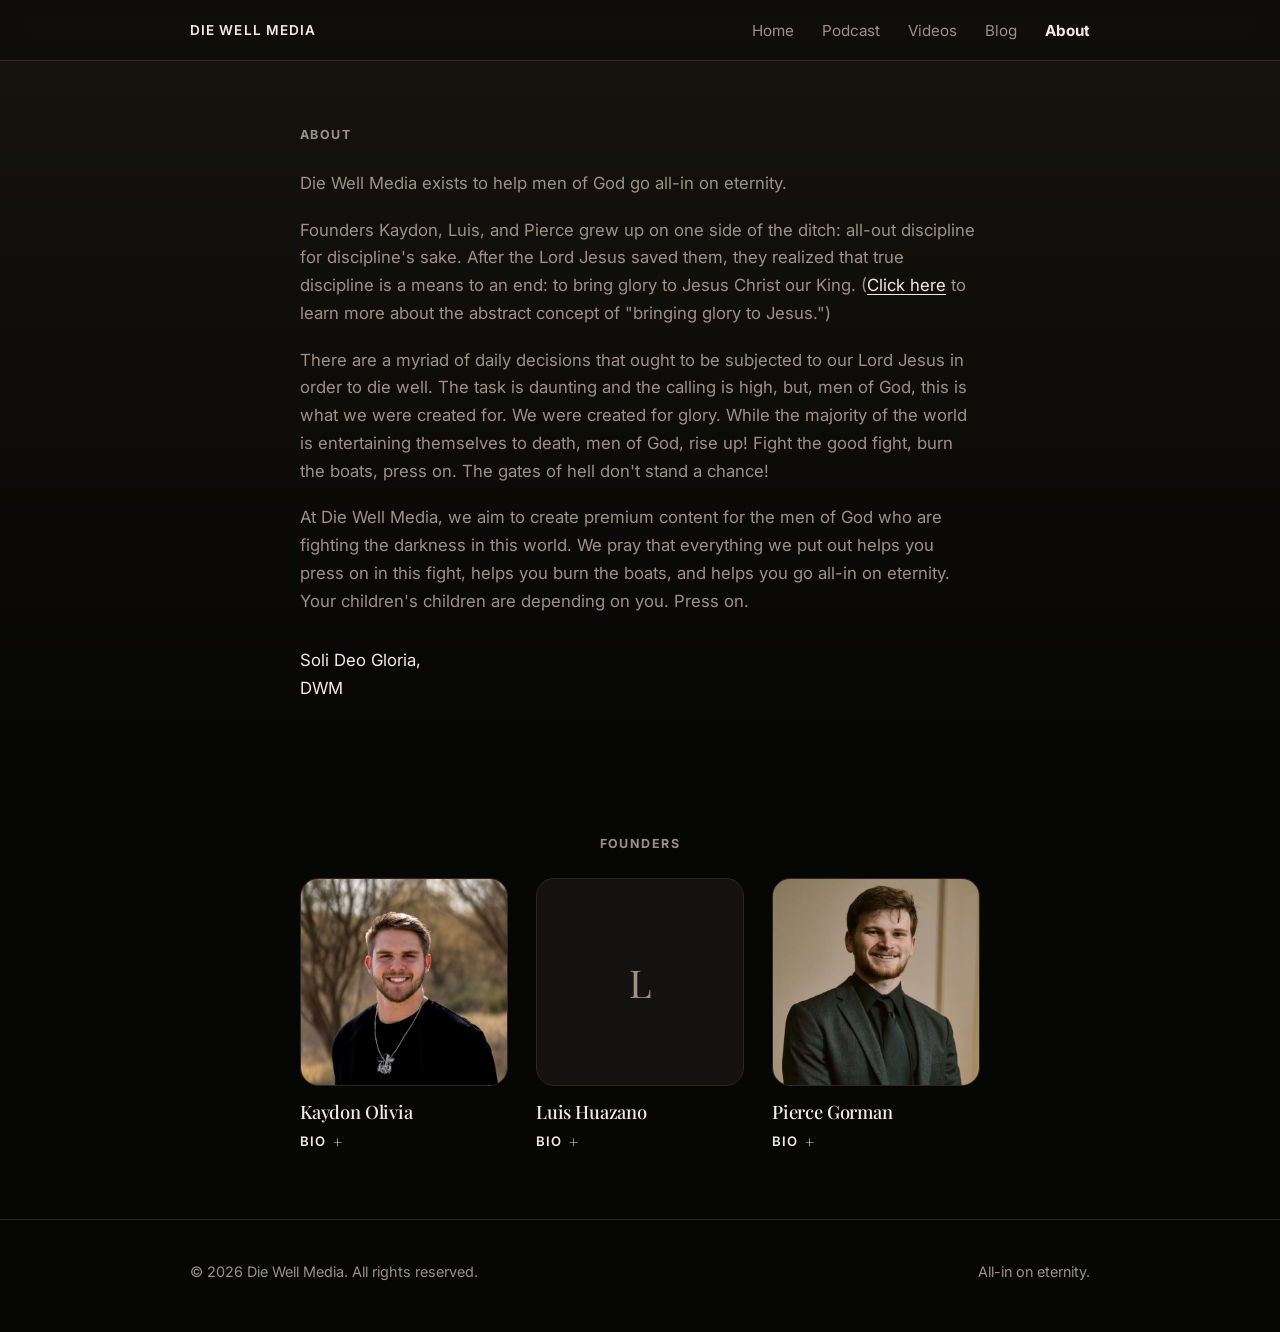
==== about.html @ 59ec6e6c "Add Blog nav link to Substack" ====
<!DOCTYPE html>
<html lang="en">
<head>
  <meta charset="UTF-8" />
  <meta name="viewport" content="width=device-width, initial-scale=1.0" />
  <title>About | Die Well Media</title>
  <meta
    name="description"
    content="Die Well Media exists to help men of God go all-in on eternity. Meet the founders: Kaydon, Luis, and Pierce."
  />
  <link rel="preconnect" href="https://fonts.googleapis.com">
  <link rel="preconnect" href="https://fonts.gstatic.com" crossorigin>
  <link href="https://fonts.googleapis.com/css2?family=Playfair+Display:ital,wght@0,400;0,500;1,400;1,500&family=Inter:wght@400;500;600;700&display=swap" rel="stylesheet">
  <link rel="stylesheet" href="css/style.css">
  <link rel="icon" type="image/png" href="images/logo.png">
</head>
<body>
  <nav class="nav">
    <div class="container nav-inner">
      <a href="index.html" class="brand">
        <span>Die Well Media</span>
      </a>

      <div class="nav-links">
        <a href="index.html">Home</a>
        <a href="podcast.html">Podcast</a>
        <a href="videos.html">Videos</a>
        <a href="https://diewell.substack.com" target="_blank" rel="noopener">Blog</a>
        <a href="about.html" class="active">About</a>
      </div>
    </div>
  </nav>

  <main>
    <section class="about-section" id="about">
      <div class="container about-inner">
        <div class="section-title">About</div>

        <p>
          Die Well Media exists to help men of God go all-in on eternity.
        </p>

        <p>
          Founders Kaydon, Luis, and Pierce grew up on one side of the ditch: all-out
          discipline for discipline's sake. After the Lord Jesus saved them, they realized
          that true discipline is a means to an end: to bring glory to Jesus Christ our
          King.
          <!-- Replace the href="#" below with the YouTube video link once it's live -->
          (<a href="#">Click here</a> to learn more about the abstract concept of
          "bringing glory to Jesus.")
        </p>

        <p>
          There are a myriad of daily decisions that ought to be subjected to our Lord
          Jesus in order to die well. The task is daunting and the calling is high, but,
          men of God, this is what we were created for. We were created for glory. While
          the majority of the world is entertaining themselves to death, men of God, rise
          up! Fight the good fight, burn the boats, press on. The gates of hell don't
          stand a chance!
        </p>

        <p>
          At Die Well Media, we aim to create premium content for the men of God who are
          fighting the darkness in this world. We pray that everything we put out helps
          you press on in this fight, helps you burn the boats, and helps you go
          all-in on eternity. Your children's children are depending on you. Press
          on.
        </p>

        <p class="about-signature">
          Soli Deo Gloria,<br>
          DWM
        </p>
      </div>
    </section>

    <!--
      FOUNDERS: swap each .founder-photo div for a real headshot
      (e.g. <img src="images/kaydon.jpg" alt="Kaydon">) once you have one,
      and replace "Bio coming soon." with a real bio for each founder.
    -->
    <section class="section" id="founders">
      <div class="container">
        <div class="section-title" style="text-align: center;">Founders</div>

        <div class="founders">
          <div class="founder">
            <div class="founder-photo"><img src="images/kaydon.png" alt="Kaydon Olivia"></div>
            <h3>Kaydon Olivia</h3>
            <details class="founder-bio">
              <summary>Bio</summary>
              <div class="founder-bio-content">
                <p>Bio coming soon.</p>
              </div>
            </details>
          </div>

          <div class="founder">
            <div class="founder-photo">L</div>
            <h3>Luis Huazano</h3>
            <details class="founder-bio">
              <summary>Bio</summary>
              <div class="founder-bio-content">
                <p>Bio coming soon.</p>
              </div>
            </details>
          </div>

          <div class="founder">
            <div class="founder-photo"><img src="images/pierce.png" alt="Pierce Gorman" style="object-position: 50% 20%;"></div>
            <h3>Pierce Gorman</h3>
            <details class="founder-bio">
              <summary>Bio</summary>
              <div class="founder-bio-content">
                <p>
                  Pierce is a third-generation restaurant franchisee trying to steward his
                  family's legacy wisely. He sees his work as his mission field, showing
                  the love of Christ in a predominantly secular industry. Ever since he got
                  saved at 18, his passion has been to study and teach the Word of God. Die
                  Well Media is an overflow of the passion God instilled in him.
                </p>
                <p>
                  Pierce and his wife Hannah have one newborn son, Ezra Shepherd.
                </p>
                <p>
                  His hobbies include reading, running, and camping/hiking.
                </p>
                <p>
                  Favorite verse: Romans 11:36
                </p>
              </div>
            </details>
          </div>
        </div>
      </div>
    </section>
  </main>

  <footer>
    <div class="container footer-inner">
      <div>© 2026 Die Well Media. All rights reserved.</div>
      <div>All-in on eternity.</div>
    </div>
  </footer>
</body>
</html>
---- css/style.css ----
/* ==========================================================================
   Die Well Media — shared stylesheet
   Dark theme, sharp serif headings. Edit colors/fonts once here,
   every page updates.
   ========================================================================== */

:root {
  --bg-top: #17140f;
  --bg-bottom: #060605;
  --panel: #141210;
  --ink: #f2ede2;
  --muted: #9c9184;
  --line: #2b2721;
  --accent: #ffffff;
  --accent-soft: rgba(255, 255, 255, 0.06);
  --shadow: 0 20px 50px rgba(0, 0, 0, 0.45);
  --max: 900px;
  --radius: 18px;
}

* { box-sizing: border-box; }
html { scroll-behavior: smooth; }

body {
  margin: 0;
  font-family: "Inter", sans-serif;
  color: var(--ink);
  background: linear-gradient(180deg, var(--bg-top) 0%, var(--bg-bottom) 55%);
  line-height: 1.65;
}

a { color: inherit; text-decoration: none; }
img { display: block; max-width: 100%; }

.container {
  width: min(calc(100% - 2.5rem), var(--max));
  margin: 0 auto;
}

/* ---------- Nav ---------- */

.nav {
  position: sticky;
  top: 0;
  z-index: 20;
  background: rgba(15, 13, 10, 0.85);
  backdrop-filter: blur(10px);
  border-bottom: 1px solid var(--line);
}

.nav-inner {
  display: flex;
  align-items: center;
  justify-content: space-between;
  gap: 1rem;
  padding: 1.1rem 0;
}

.brand {
  display: flex;
  align-items: center;
  font-size: 0.85rem;
  font-weight: 600;
  letter-spacing: 0.08em;
  text-transform: uppercase;
  color: var(--ink);
}

.nav-links {
  display: flex;
  flex-wrap: wrap;
  gap: 1.75rem;
  align-items: center;
  color: var(--muted);
  font-size: 0.95rem;
}

.nav-links a:hover,
.nav-links a.active {
  color: var(--ink);
}

.nav-links a.active {
  font-weight: 700;
}

/* ---------- Buttons ---------- */

.button {
  display: inline-flex;
  align-items: center;
  justify-content: center;
  min-height: 46px;
  padding: 0 1.3rem;
  border-radius: 999px;
  border: 1px solid var(--accent);
  font-weight: 600;
  font-size: 0.94rem;
  transition: 160ms ease;
}

.button:hover { transform: translateY(-1px); }

.button-primary {
  background: var(--accent);
  color: #14110a;
  border-color: var(--accent);
}

.button-secondary {
  background: transparent;
  border-color: var(--line);
  color: var(--ink);
}

/* ---------- Hero ---------- */

.hero {
  padding: 4rem 0 2.5rem;
  border-bottom: 1px solid var(--line);
}

.hero-inner {
  display: flex;
  gap: 2rem;
  align-items: center;
  flex-wrap: wrap;
}

.hero-art {
  width: 220px;
  height: 220px;
  flex-shrink: 0;
  border-radius: var(--radius);
  overflow: hidden;
  border: 1px solid var(--line);
  box-shadow: var(--shadow);
}

.hero-art img {
  width: 100%;
  height: 100%;
  object-fit: cover;
}

.hero-copy { flex: 1 1 320px; }

h1, h2, h3 {
  margin: 0;
  line-height: 1.1;
}

h1, h2, h3 {
  font-family: "Playfair Display", serif;
  font-weight: 500;
  letter-spacing: -0.01em;
}

h1 {
  font-size: clamp(2.4rem, 5.5vw, 3.6rem);
  margin-bottom: 0.7rem;
}

h2 {
  font-size: clamp(1.5rem, 3vw, 1.9rem);
}

.hero-copy p {
  color: var(--muted);
  font-size: 1.03rem;
  max-width: 560px;
  margin: 0 0 1.3rem;
}

.platforms {
  display: flex;
  flex-wrap: wrap;
  gap: 0.7rem;
}

/* ---------- Home hero ---------- */

.home-hero {
  padding: 7rem 0 5rem;
  border-bottom: 1px solid var(--line);
  text-align: center;
}

.home-hero h1 {
  font-size: clamp(3rem, 8vw, 5.5rem);
  margin-bottom: 0.9rem;
}

.home-hero .tagline {
  font-family: "Playfair Display", serif;
  font-style: italic;
  font-weight: 400;
  font-size: clamp(1.2rem, 2.5vw, 1.6rem);
  color: var(--accent);
  margin: 0;
}

/* ---------- About section ---------- */

.about-section {
  padding: 4rem 0;
}

.about-inner {
  max-width: 680px;
  margin: 0 auto;
}

.about-inner p {
  color: var(--muted);
  font-size: 1.05rem;
  margin: 0 0 1.2rem;
}

.about-inner a {
  color: var(--ink);
  text-decoration: underline;
  text-underline-offset: 3px;
}

.about-inner a:hover {
  color: var(--accent);
}

.about-signature {
  color: var(--ink) !important;
  margin-top: 2rem !important;
}

.about-actions {
  display: flex;
  gap: 0.8rem;
  margin-top: 2rem;
  flex-wrap: wrap;
}

/* ---------- Founders ---------- */

.founders {
  display: grid;
  grid-template-columns: repeat(3, 1fr);
  gap: 1.75rem;
  max-width: 680px;
  margin: 0 auto;
}

.founder-photo {
  width: 100%;
  aspect-ratio: 1 / 1;
  border-radius: var(--radius);
  background: var(--panel);
  border: 1px solid var(--line);
  overflow: hidden;
  display: flex;
  align-items: center;
  justify-content: center;
  font-family: "Playfair Display", serif;
  font-weight: 400;
  font-size: 2.4rem;
  color: var(--muted);
  margin-bottom: 1rem;
}

.founder-photo img {
  width: 100%;
  height: 100%;
  object-fit: cover;
}

.founder h3 {
  font-size: 1.15rem;
  margin-bottom: 0.4rem;
}

.founder p {
  color: var(--muted);
  font-size: 0.92rem;
  margin: 0;
  text-align: left;
}

.founder p + p {
  margin-top: 0.7rem;
}

.founder-bio summary {
  cursor: pointer;
  color: var(--ink);
  font-size: 0.82rem;
  font-weight: 600;
  text-transform: uppercase;
  letter-spacing: 0.08em;
  list-style: none;
  display: flex;
  align-items: center;
  gap: 0.4rem;
}

.founder-bio summary::-webkit-details-marker {
  display: none;
}

.founder-bio summary::after {
  content: "+";
  font-family: "Playfair Display", serif;
  font-size: 1rem;
  font-weight: 400;
}

.founder-bio[open] summary::after {
  content: "\2212";
}

.founder-bio-content {
  margin-top: 0.9rem;
}

/* ---------- Sections ---------- */

.section {
  padding: 3rem 0;
}

.section-title {
  font-size: 0.78rem;
  text-transform: uppercase;
  letter-spacing: 0.12em;
  color: var(--muted);
  margin-bottom: 1.5rem;
  font-weight: 700;
}

/* ---------- Episodes ---------- */

.episode-list {
  display: flex;
  flex-direction: column;
  gap: 1.1rem;
}

.episode {
  background: var(--panel);
  border: 1px solid var(--line);
  border-radius: var(--radius);
  padding: 1.5rem;
}

.episode-head {
  display: flex;
  justify-content: space-between;
  align-items: baseline;
  gap: 1rem;
  flex-wrap: wrap;
  margin-bottom: 0.5rem;
}

.episode-head h3 {
  font-size: 1.25rem;
}

.episode-meta {
  font-size: 0.8rem;
  color: var(--muted);
  white-space: nowrap;
}

.episode p {
  color: var(--muted);
  margin: 0 0 1.1rem;
  font-size: 0.96rem;
}

audio {
  width: 100%;
  height: 40px;
  filter: invert(0.9) sepia(0.15) saturate(1.5) hue-rotate(360deg);
  border-radius: 999px;
}

/* ---------- Video embed ---------- */

.video-embed {
  position: relative;
  width: 100%;
  padding-bottom: 56.25%;
  border-radius: var(--radius);
  overflow: hidden;
  border: 1px solid var(--line);
  box-shadow: var(--shadow);
}

.video-embed iframe {
  position: absolute;
  inset: 0;
  width: 100%;
  height: 100%;
  border: 0;
}

.video-placeholder {
  position: relative;
  width: 100%;
  padding-bottom: 56.25%;
  border-radius: var(--radius);
  overflow: hidden;
  border: 1px solid var(--line);
  background: var(--panel);
}

.video-placeholder-inner {
  position: absolute;
  inset: 0;
  display: flex;
  flex-direction: column;
  align-items: center;
  justify-content: center;
  gap: 0.85rem;
  color: var(--muted);
  font-size: 0.92rem;
  letter-spacing: 0.04em;
  text-transform: uppercase;
}

/* ---------- Video grid (individual video cards) ---------- */

.video-grid {
  display: grid;
  grid-template-columns: repeat(2, 1fr);
  gap: 1.2rem;
}

.video-card-thumb {
  position: relative;
  width: 100%;
  aspect-ratio: 16 / 9;
  border-radius: var(--radius);
  overflow: hidden;
  border: 1px solid var(--line);
  background: var(--panel);
  display: flex;
  align-items: center;
  justify-content: center;
  color: var(--muted);
  margin-bottom: 0.85rem;
}

.video-card-thumb img {
  position: absolute;
  inset: 0;
  width: 100%;
  height: 100%;
  object-fit: cover;
}

.video-card h3 {
  font-size: 1.05rem;
}

/* ---------- Footer ---------- */

footer {
  padding: 2.5rem 0 3rem;
  color: var(--muted);
  font-size: 0.9rem;
  border-top: 1px solid var(--line);
  margin-top: 1rem;
}

.footer-inner {
  display: flex;
  justify-content: space-between;
  flex-wrap: wrap;
  gap: 1rem;
}

/* ---------- Responsive ---------- */

@media (max-width: 720px) {
  .nav-inner,
  .footer-inner {
    flex-direction: column;
    align-items: flex-start;
  }

  .hero-inner {
    flex-direction: column;
    align-items: flex-start;
  }

  .hero-art {
    width: 160px;
    height: 160px;
  }

  .episode-head {
    flex-direction: column;
    align-items: flex-start;
  }

  .founders {
    grid-template-columns: 1fr;
    max-width: 320px;
  }

  .video-grid {
    grid-template-columns: 1fr;
  }
}
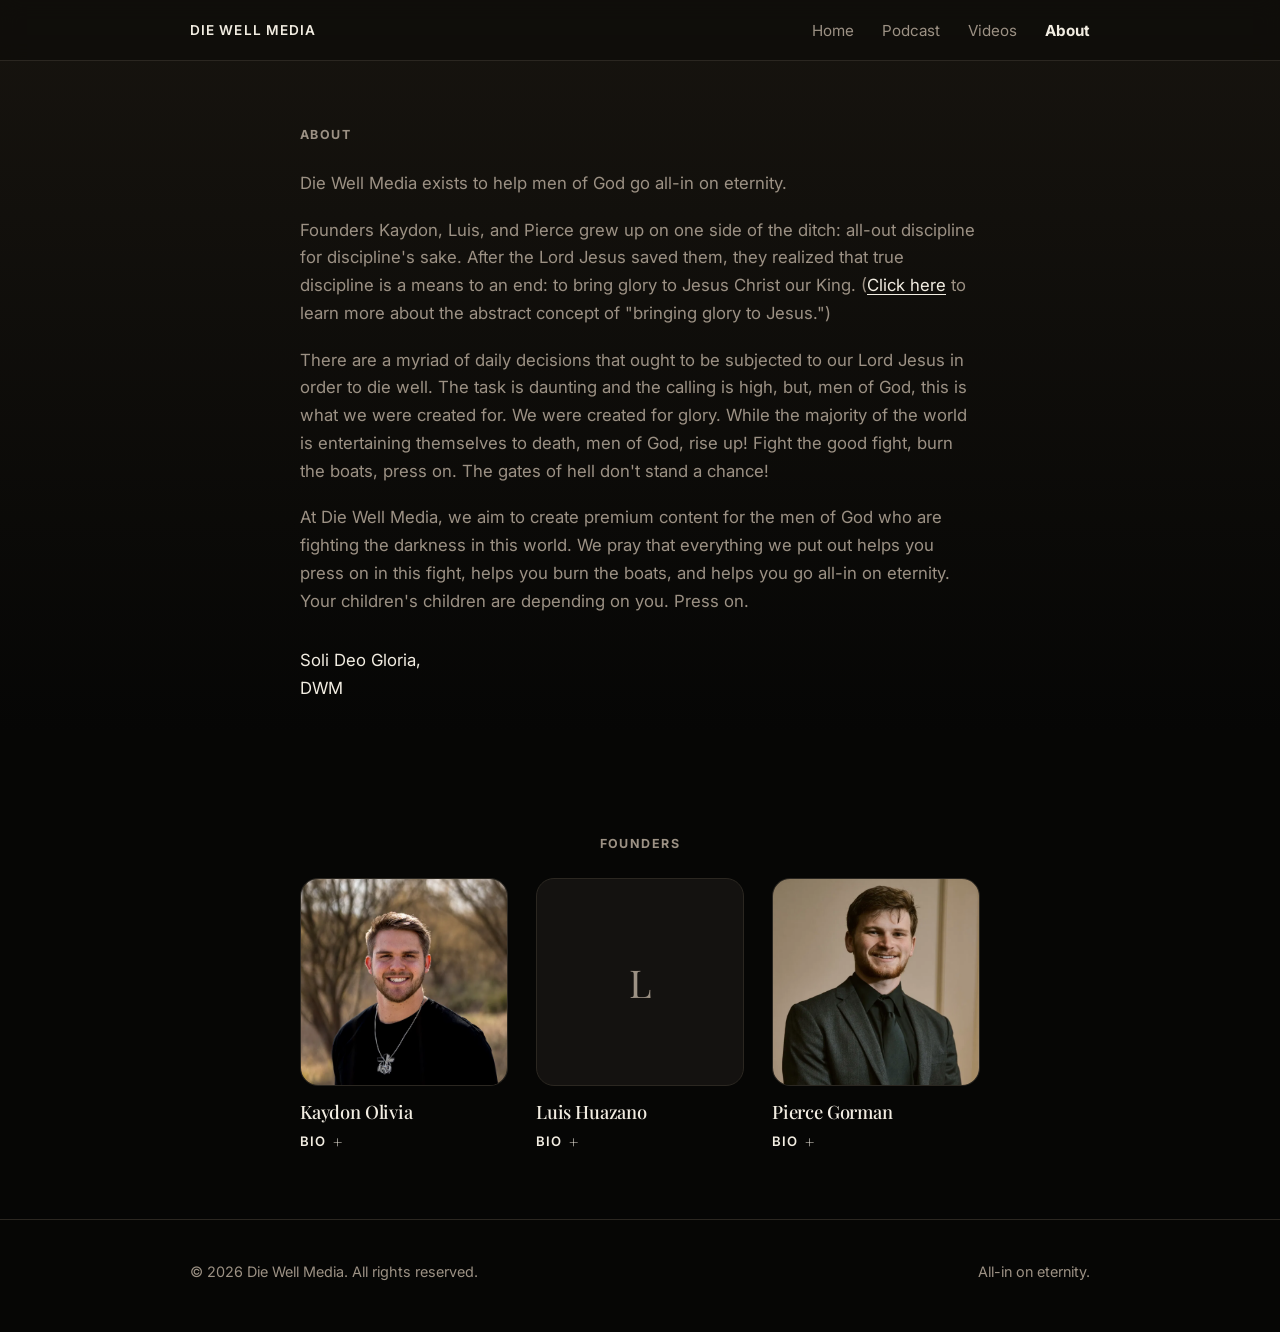
==== commit c97550aa: "Remove Blog nav link" ====
--- a/about.html
+++ b/about.html
@@ -25,7 +25,6 @@
         <a href="index.html">Home</a>
         <a href="podcast.html">Podcast</a>
         <a href="videos.html">Videos</a>
-        <a href="https://diewell.substack.com" target="_blank" rel="noopener">Blog</a>
         <a href="about.html" class="active">About</a>
       </div>
     </div>
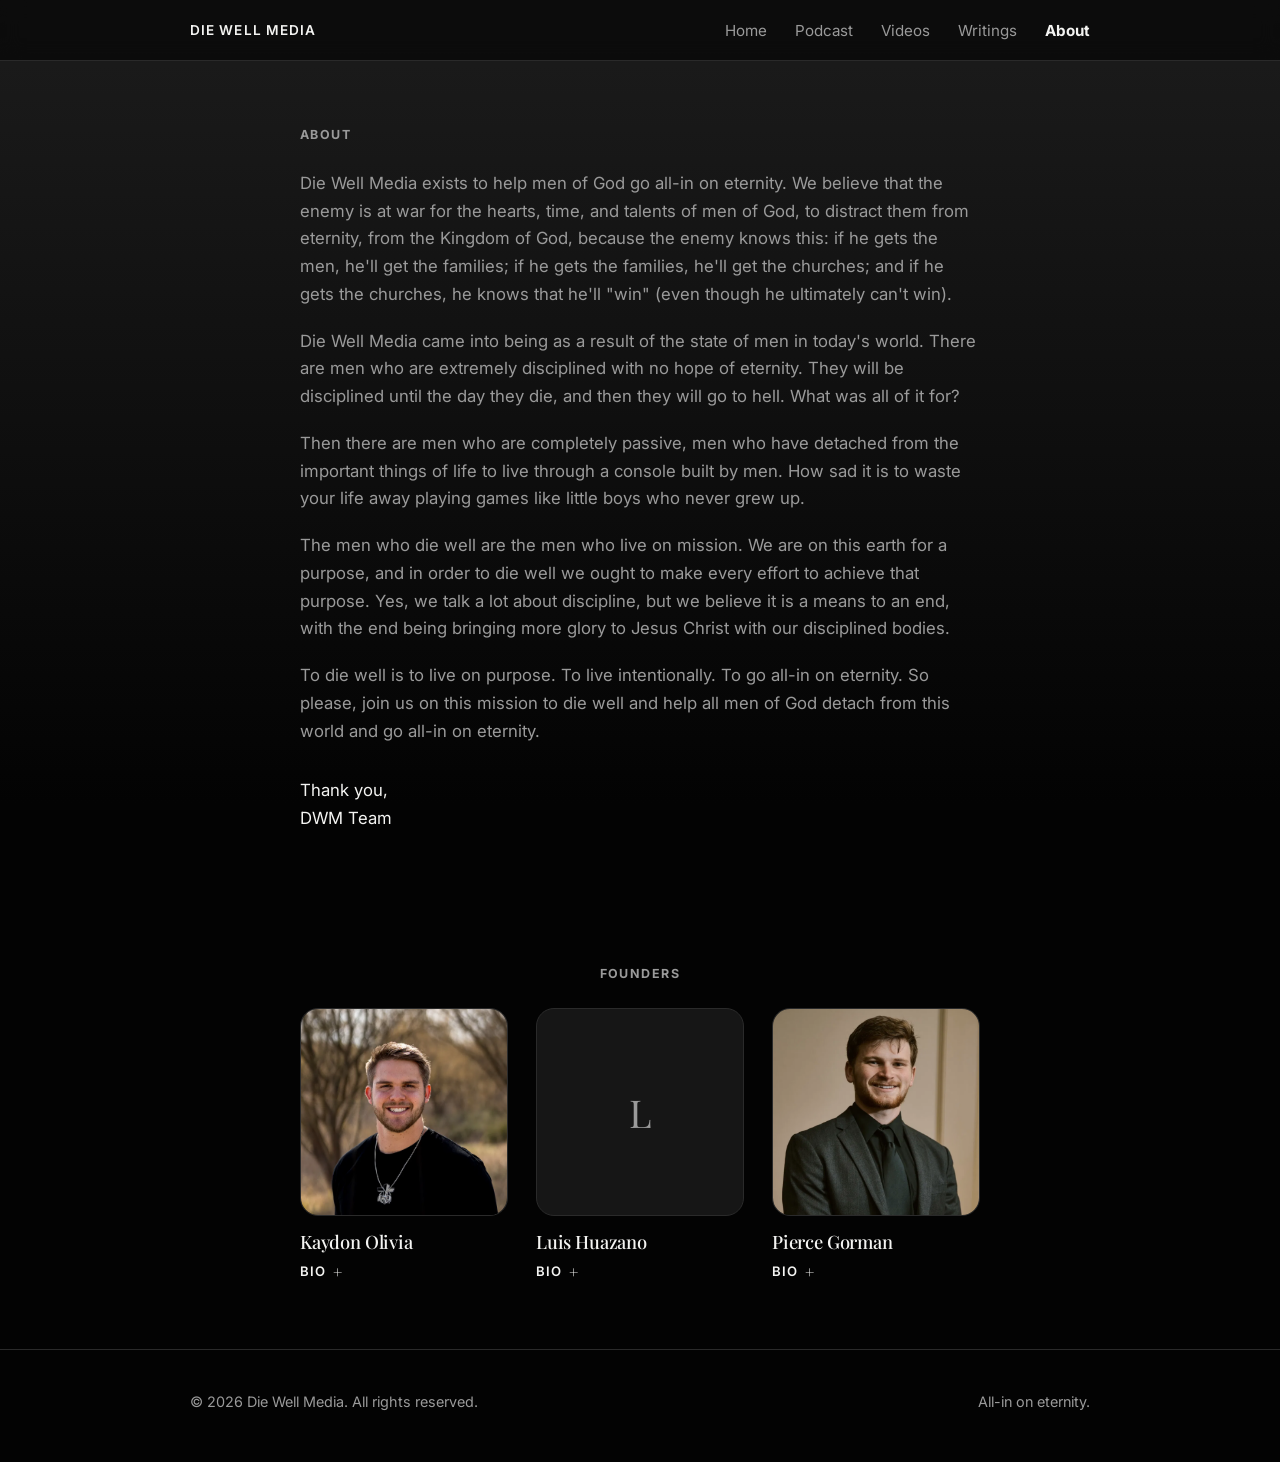
==== commit 864f7799: "Restructure site: simplify home page, move mission to About, add Writings page - Home page is now ju" ====
--- a/about.html
+++ b/about.html
@@ -6,7 +6,7 @@
   <title>About | Die Well Media</title>
   <meta
     name="description"
-    content="Die Well Media exists to help men of God go all-in on eternity. Meet the founders: Kaydon, Luis, and Pierce."
+    content="Die Well Media exists to help men of God go all-in on eternity. Read our mission and meet the founders: Kaydon, Luis, and Pierce."
   />
   <link rel="preconnect" href="https://fonts.googleapis.com">
   <link rel="preconnect" href="https://fonts.gstatic.com" crossorigin>
@@ -25,6 +25,7 @@
         <a href="index.html">Home</a>
         <a href="podcast.html">Podcast</a>
         <a href="videos.html">Videos</a>
+        <a href="writings.html">Writings</a>
         <a href="about.html" class="active">About</a>
       </div>
     </div>
@@ -36,39 +37,44 @@
         <div class="section-title">About</div>
 
         <p>
-          Die Well Media exists to help men of God go all-in on eternity.
+          Die Well Media exists to help men of God go all-in on eternity. We believe that
+          the enemy is at war for the hearts, time, and talents of men of God, to distract
+          them from eternity, from the Kingdom of God, because the enemy knows this: if he
+          gets the men, he'll get the families; if he gets the families, he'll get the
+          churches; and if he gets the churches, he knows that he'll "win" (even though he
+          ultimately can't win).
         </p>
 
         <p>
-          Founders Kaydon, Luis, and Pierce grew up on one side of the ditch: all-out
-          discipline for discipline's sake. After the Lord Jesus saved them, they realized
-          that true discipline is a means to an end: to bring glory to Jesus Christ our
-          King.
-          <!-- Replace the href="#" below with the YouTube video link once it's live -->
-          (<a href="#">Click here</a> to learn more about the abstract concept of
-          "bringing glory to Jesus.")
+          Die Well Media came into being as a result of the state of men in today's world.
+          There are men who are extremely disciplined with no hope of eternity. They
+          will be disciplined until the day they die, and then they will go to hell. What
+          was all of it for?
         </p>
 
         <p>
-          There are a myriad of daily decisions that ought to be subjected to our Lord
-          Jesus in order to die well. The task is daunting and the calling is high, but,
-          men of God, this is what we were created for. We were created for glory. While
-          the majority of the world is entertaining themselves to death, men of God, rise
-          up! Fight the good fight, burn the boats, press on. The gates of hell don't
-          stand a chance!
+          Then there are men who are completely passive, men who have detached from the
+          important things of life to live through a console built by men. How sad it is to
+          waste your life away playing games like little boys who never grew up.
         </p>
 
         <p>
-          At Die Well Media, we aim to create premium content for the men of God who are
-          fighting the darkness in this world. We pray that everything we put out helps
-          you press on in this fight, helps you burn the boats, and helps you go
-          all-in on eternity. Your children's children are depending on you. Press
-          on.
+          The men who die well are the men who live on mission. We are on this earth for a
+          purpose, and in order to die well we ought to make every effort to achieve that
+          purpose. Yes, we talk a lot about discipline, but we believe it is a means to an
+          end, with the end being bringing more glory to Jesus Christ with our disciplined
+          bodies.
+        </p>
+
+        <p>
+          To die well is to live on purpose. To live intentionally. To go all-in on
+          eternity. So please, join us on this mission to die well and help all men of God
+          detach from this world and go all-in on eternity.
         </p>
 
         <p class="about-signature">
-          Soli Deo Gloria,<br>
-          DWM
+          Thank you,<br>
+          DWM Team
         </p>
       </div>
     </section>
--- a/css/style.css
+++ b/css/style.css
@@ -5,12 +5,12 @@
    ========================================================================== */
 
 :root {
-  --bg-top: #17140f;
-  --bg-bottom: #060605;
-  --panel: #141210;
-  --ink: #f2ede2;
-  --muted: #9c9184;
-  --line: #2b2721;
+  --bg-top: #1c1c1c;
+  --bg-bottom: #030303;
+  --panel: #161616;
+  --ink: #f4f4f2;
+  --muted: #9a9a9a;
+  --line: #2a2a2a;
   --accent: #ffffff;
   --accent-soft: rgba(255, 255, 255, 0.06);
   --shadow: 0 20px 50px rgba(0, 0, 0, 0.45);
@@ -43,7 +43,7 @@
   position: sticky;
   top: 0;
   z-index: 20;
-  background: rgba(15, 13, 10, 0.85);
+  background: rgba(10, 10, 10, 0.85);
   backdrop-filter: blur(10px);
   border-bottom: 1px solid var(--line);
 }
@@ -103,7 +103,7 @@
 
 .button-primary {
   background: var(--accent);
-  color: #14110a;
+  color: #0a0a0a;
   border-color: var(--accent);
 }
 
@@ -198,6 +198,53 @@
   font-size: clamp(1.2rem, 2.5vw, 1.6rem);
   color: var(--accent);
   margin: 0;
+}
+
+/* ---------- Option cards (link grids: home page, writings page) ---------- */
+
+.option-grid {
+  display: grid;
+  grid-template-columns: repeat(3, 1fr);
+  gap: 1.2rem;
+}
+
+.option-card {
+  display: block;
+  background: var(--panel);
+  border: 1px solid var(--line);
+  border-radius: var(--radius);
+  padding: 2.5rem 1.5rem;
+  text-align: center;
+  transition: 160ms ease;
+}
+
+.option-card:hover {
+  border-color: var(--ink);
+  transform: translateY(-2px);
+}
+
+.option-card h2 {
+  font-size: 1.4rem;
+  margin-bottom: 0.5rem;
+}
+
+.option-card p {
+  color: var(--muted);
+  font-size: 0.92rem;
+  margin: 0;
+}
+
+.badge {
+  display: inline-block;
+  padding: 0.28rem 0.65rem;
+  border-radius: 999px;
+  border: 1px solid var(--line);
+  color: var(--muted);
+  font-size: 0.68rem;
+  text-transform: uppercase;
+  letter-spacing: 0.08em;
+  font-weight: 700;
+  margin-bottom: 0.9rem;
 }
 
 /* ---------- About section ---------- */
@@ -510,4 +557,8 @@
   .video-grid {
     grid-template-columns: 1fr;
   }
-}
+
+  .option-grid {
+    grid-template-columns: 1fr;
+  }
+}
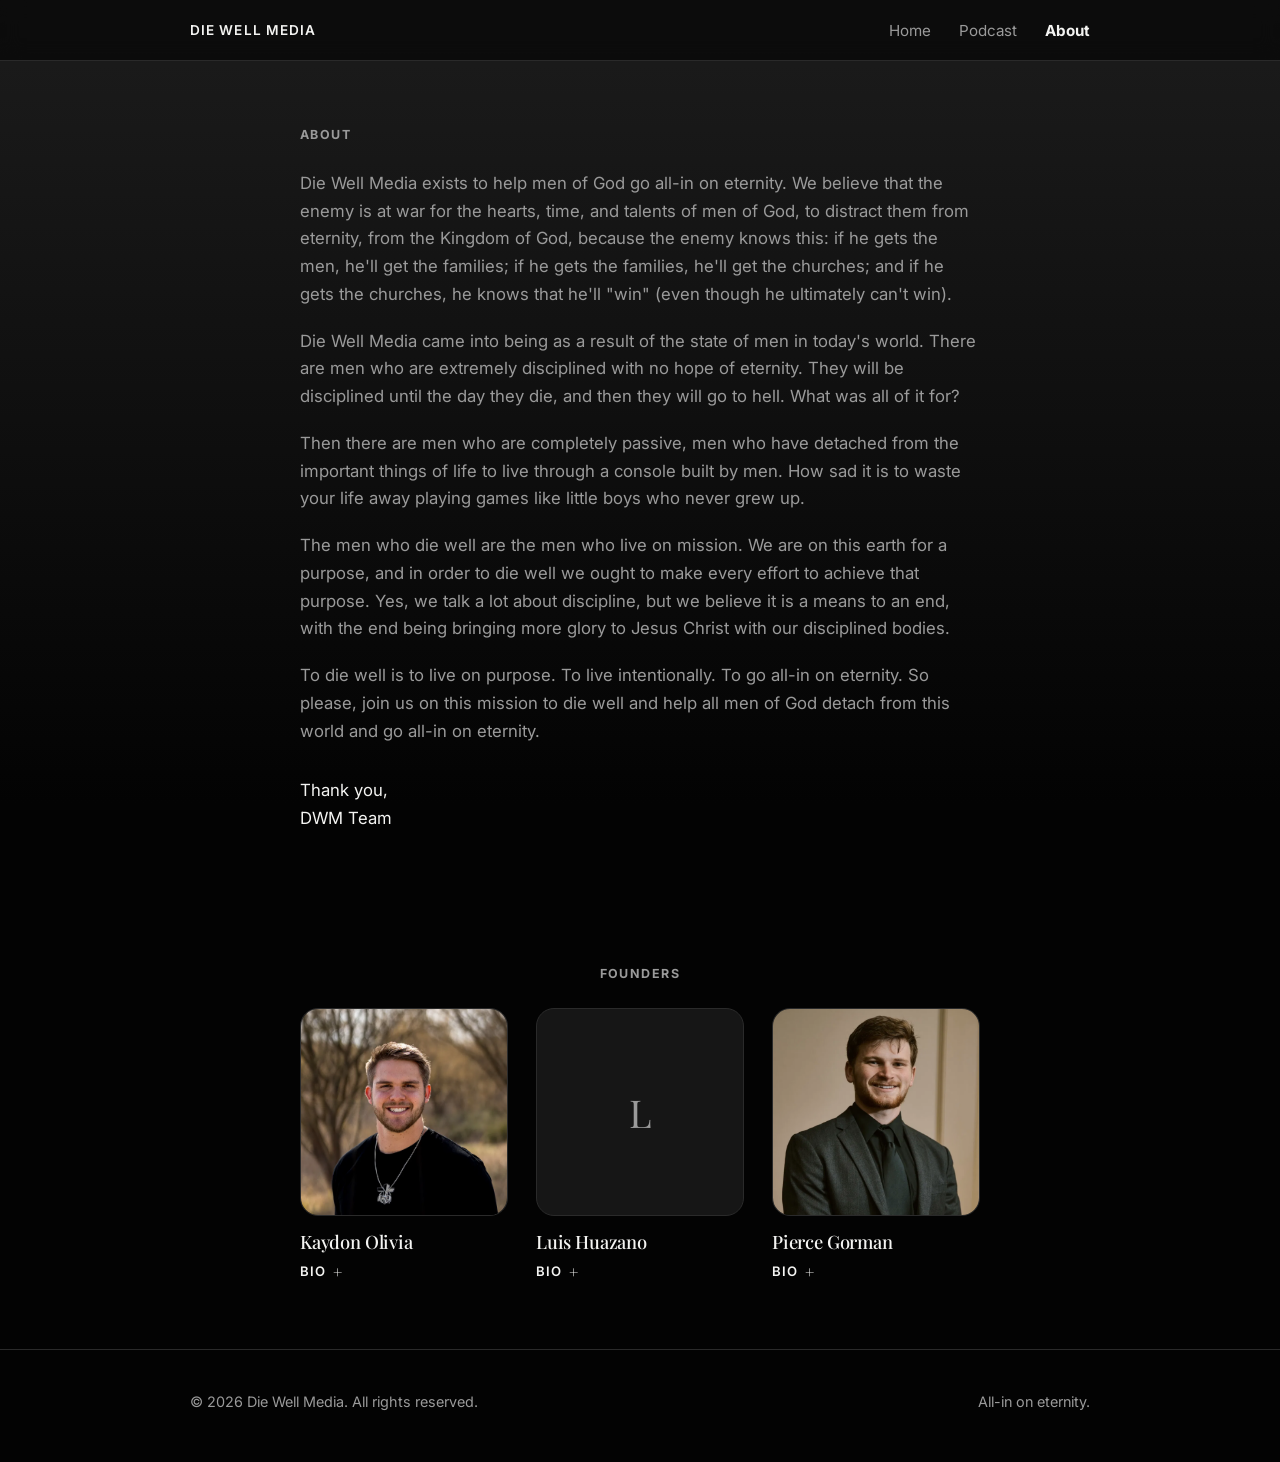
==== commit f0f21d18: "Simplify site to Home, Podcast, About only Remove Videos and Writings from nav and the home page lin" ====
--- a/about.html
+++ b/about.html
@@ -24,8 +24,6 @@
       <div class="nav-links">
         <a href="index.html">Home</a>
         <a href="podcast.html">Podcast</a>
-        <a href="videos.html">Videos</a>
-        <a href="writings.html">Writings</a>
         <a href="about.html" class="active">About</a>
       </div>
     </div>
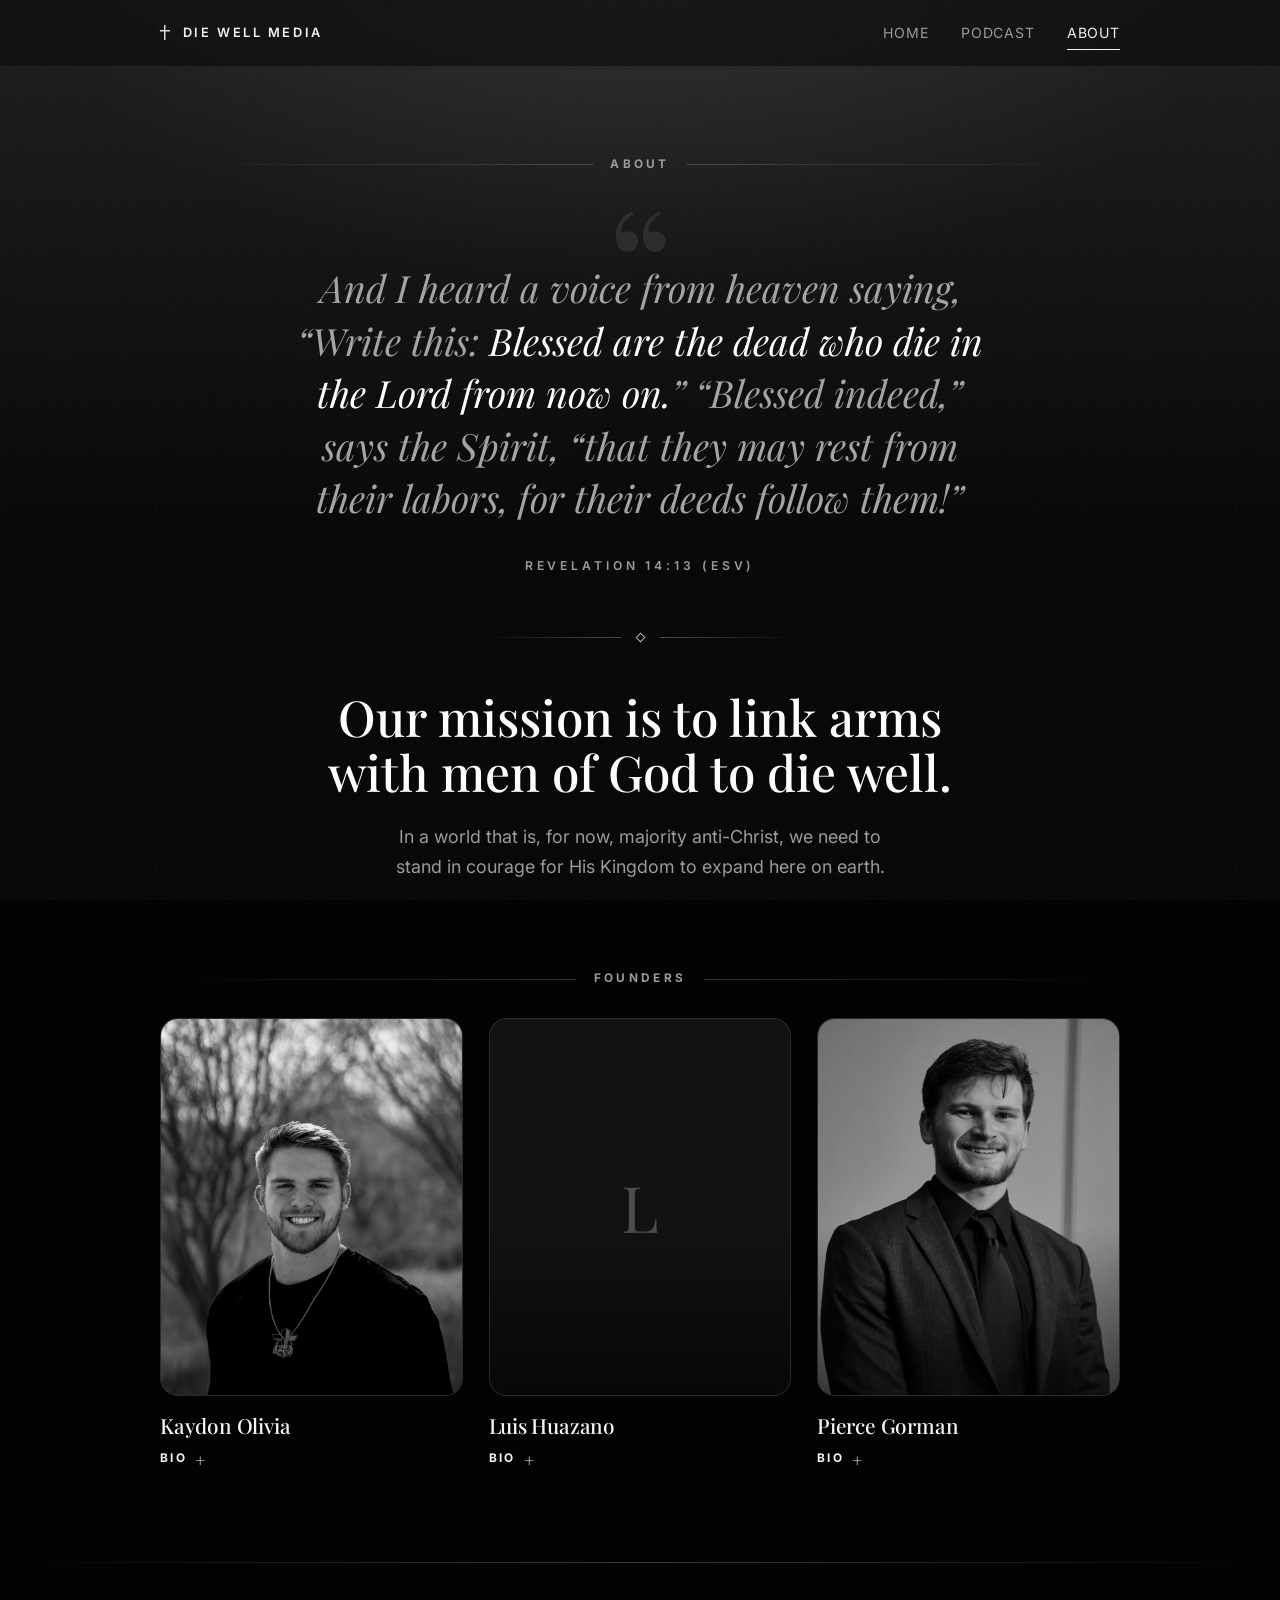
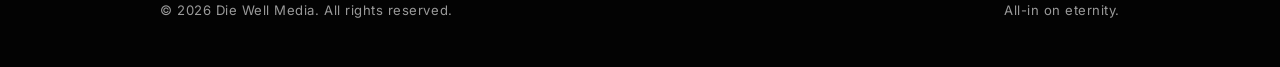
==== commit 97e7940a: "Redesign site with cinematic dark look and new About page - Full-screen home hero: metallic title, l" ====
--- a/about.html
+++ b/about.html
@@ -6,13 +6,21 @@
   <title>About | Die Well Media</title>
   <meta
     name="description"
-    content="Die Well Media exists to help men of God go all-in on eternity. Read our mission and meet the founders: Kaydon, Luis, and Pierce."
+    content="Our mission is to link arms with men of God to die well. Revelation 14:13, and meet the founders: Kaydon, Luis, and Pierce."
   />
+  <meta name="theme-color" content="#030303" />
   <link rel="preconnect" href="https://fonts.googleapis.com">
   <link rel="preconnect" href="https://fonts.gstatic.com" crossorigin>
   <link href="https://fonts.googleapis.com/css2?family=Playfair+Display:ital,wght@0,400;0,500;1,400;1,500&family=Inter:wght@400;500;600;700&display=swap" rel="stylesheet">
   <link rel="stylesheet" href="css/style.css">
   <link rel="icon" type="image/png" href="images/logo.png">
+  <script>
+    document.documentElement.classList.add('js');
+    setTimeout(function () {
+      if (!window.__dw) document.documentElement.classList.add('reveal-all');
+    }, 2500);
+  </script>
+  <script src="js/site.js" defer></script>
 </head>
 <body>
   <nav class="nav">
@@ -30,50 +38,30 @@
   </nav>
 
   <main>
-    <section class="about-section" id="about">
-      <div class="container about-inner">
-        <div class="section-title">About</div>
+    <section class="about-hero" id="about">
+      <div class="container">
+        <div class="section-title center">About</div>
 
-        <p>
-          Die Well Media exists to help men of God go all-in on eternity. We believe that
-          the enemy is at war for the hearts, time, and talents of men of God, to distract
-          them from eternity, from the Kingdom of God, because the enemy knows this: if he
-          gets the men, he'll get the families; if he gets the families, he'll get the
-          churches; and if he gets the churches, he knows that he'll "win" (even though he
-          ultimately can't win).
-        </p>
+        <figure class="verse">
+          <span class="verse-mark" aria-hidden="true">&ldquo;</span>
+          <blockquote>
+            And I heard a voice from heaven saying, &ldquo;Write this:
+            <mark>Blessed are the dead who die in the Lord from&nbsp;now&nbsp;on.</mark>&rdquo;
+            &ldquo;Blessed indeed,&rdquo; says the Spirit, &ldquo;that they may rest from
+            their labors, for their deeds follow them!&rdquo;
+          </blockquote>
+          <figcaption>Revelation 14:13 (ESV)</figcaption>
+        </figure>
 
-        <p>
-          Die Well Media came into being as a result of the state of men in today's world.
-          There are men who are extremely disciplined with no hope of eternity. They
-          will be disciplined until the day they die, and then they will go to hell. What
-          was all of it for?
-        </p>
+        <div class="ornament" aria-hidden="true"><span></span></div>
 
-        <p>
-          Then there are men who are completely passive, men who have detached from the
-          important things of life to live through a console built by men. How sad it is to
-          waste your life away playing games like little boys who never grew up.
-        </p>
-
-        <p>
-          The men who die well are the men who live on mission. We are on this earth for a
-          purpose, and in order to die well we ought to make every effort to achieve that
-          purpose. Yes, we talk a lot about discipline, but we believe it is a means to an
-          end, with the end being bringing more glory to Jesus Christ with our disciplined
-          bodies.
-        </p>
-
-        <p>
-          To die well is to live on purpose. To live intentionally. To go all-in on
-          eternity. So please, join us on this mission to die well and help all men of God
-          detach from this world and go all-in on eternity.
-        </p>
-
-        <p class="about-signature">
-          Thank you,<br>
-          DWM Team
-        </p>
+        <div class="mission">
+          <p class="mission-lead">Our mission is to link arms with men of God to die well.</p>
+          <p>
+            In a world that is, for now, majority anti-Christ, we need to stand in courage
+            for His Kingdom to expand here on earth.
+          </p>
+        </div>
       </div>
     </section>
 
@@ -84,7 +72,7 @@
     -->
     <section class="section" id="founders">
       <div class="container">
-        <div class="section-title" style="text-align: center;">Founders</div>
+        <div class="section-title center">Founders</div>
 
         <div class="founders">
           <div class="founder">
--- a/css/style.css
+++ b/css/style.css
@@ -1,51 +1,110 @@
 /* ==========================================================================
    Die Well Media — shared stylesheet
-   Dark theme, sharp serif headings. Edit colors/fonts once here,
-   every page updates.
+   Dark, cinematic, sharp serif. Edit the colors/fonts in :root and every
+   page updates. Motion is handled in js/site.js and respects
+   "reduce motion" settings.
    ========================================================================== */
 
 :root {
-  --bg-top: #1c1c1c;
+  --bg-top: #1b1b1b;
   --bg-bottom: #030303;
-  --panel: #161616;
+  --panel: #121212;
   --ink: #f4f4f2;
   --muted: #9a9a9a;
   --line: #2a2a2a;
   --accent: #ffffff;
   --accent-soft: rgba(255, 255, 255, 0.06);
   --shadow: 0 20px 50px rgba(0, 0, 0, 0.45);
-  --max: 900px;
+  --max: 960px;
   --radius: 18px;
+  --ease: cubic-bezier(0.2, 0.7, 0.2, 1);
+  --nav-h: 66px;
 }
 
 * { box-sizing: border-box; }
-html { scroll-behavior: smooth; }
+
+html {
+  scroll-behavior: smooth;
+  background: var(--bg-bottom);
+}
 
 body {
   margin: 0;
+  min-height: 100vh;
+  display: flex;
+  flex-direction: column;
   font-family: "Inter", sans-serif;
   color: var(--ink);
-  background: linear-gradient(180deg, var(--bg-top) 0%, var(--bg-bottom) 55%);
   line-height: 1.65;
-}
+  -webkit-font-smoothing: antialiased;
+}
+
+main { flex: 1; }
+
+/* Ambient background glow + film grain (both sit behind/over everything) */
+body::before {
+  content: "";
+  position: fixed;
+  inset: 0;
+  z-index: -2;
+  pointer-events: none;
+  background:
+    radial-gradient(900px 520px at 50% -8%, rgba(255, 255, 255, 0.1), transparent 70%),
+    linear-gradient(180deg, var(--bg-top) 0%, var(--bg-bottom) 60%);
+}
+
+body::after {
+  content: "";
+  position: fixed;
+  inset: 0;
+  z-index: 50;
+  pointer-events: none;
+  opacity: 0.07;
+  background-image: url("data:image/svg+xml,%3Csvg xmlns='http://www.w3.org/2000/svg' width='180' height='180'%3E%3Cfilter id='n'%3E%3CfeTurbulence type='fractalNoise' baseFrequency='.85' numOctaves='2' stitchTiles='stitch'/%3E%3CfeColorMatrix type='saturate' values='0'/%3E%3C/filter%3E%3Crect width='100%25' height='100%25' filter='url(%23n)'/%3E%3C/svg%3E");
+}
+
+::selection { background: #fff; color: #000; }
 
 a { color: inherit; text-decoration: none; }
 img { display: block; max-width: 100%; }
+
+a:focus-visible,
+summary:focus-visible,
+.button:focus-visible {
+  outline: 2px solid #fff;
+  outline-offset: 3px;
+}
 
 .container {
   width: min(calc(100% - 2.5rem), var(--max));
   margin: 0 auto;
 }
 
+/* ---------- Scroll progress bar (added by js/site.js) ---------- */
+
+.progress {
+  position: fixed;
+  top: 0;
+  left: 0;
+  right: 0;
+  height: 2px;
+  z-index: 60;
+  transform: scaleX(0);
+  transform-origin: 0 50%;
+  background: linear-gradient(90deg, #555, #fff);
+  pointer-events: none;
+}
+
 /* ---------- Nav ---------- */
 
 .nav {
   position: sticky;
   top: 0;
-  z-index: 20;
-  background: rgba(10, 10, 10, 0.85);
-  backdrop-filter: blur(10px);
-  border-bottom: 1px solid var(--line);
+  z-index: 40;
+  background: rgba(8, 8, 8, 0.7);
+  backdrop-filter: blur(14px) saturate(140%);
+  -webkit-backdrop-filter: blur(14px) saturate(140%);
+  border-bottom: 1px solid rgba(255, 255, 255, 0.07);
 }
 
 .nav-inner {
@@ -53,26 +112,59 @@
   align-items: center;
   justify-content: space-between;
   gap: 1rem;
-  padding: 1.1rem 0;
+  min-height: var(--nav-h);
 }
 
 .brand {
   display: flex;
   align-items: center;
-  font-size: 0.85rem;
+  font-size: 0.8rem;
   font-weight: 600;
-  letter-spacing: 0.08em;
+  letter-spacing: 0.2em;
   text-transform: uppercase;
   color: var(--ink);
 }
 
+/* tiny cross, drawn in CSS */
+.brand::before {
+  content: "";
+  width: 10px;
+  height: 15px;
+  margin-right: 0.8rem;
+  background:
+    linear-gradient(currentColor, currentColor) center / 1.5px 100% no-repeat,
+    linear-gradient(currentColor, currentColor) center 32% / 100% 1.5px no-repeat;
+  opacity: 0.9;
+}
+
 .nav-links {
   display: flex;
   flex-wrap: wrap;
-  gap: 1.75rem;
-  align-items: center;
-  color: var(--muted);
-  font-size: 0.95rem;
+  gap: 2rem;
+  align-items: center;
+  color: var(--muted);
+  font-size: 0.88rem;
+  letter-spacing: 0.06em;
+  text-transform: uppercase;
+}
+
+.nav-links a {
+  position: relative;
+  padding: 0.35rem 0;
+  transition: color 0.3s ease;
+}
+
+.nav-links a::after {
+  content: "";
+  position: absolute;
+  left: 0;
+  right: 0;
+  bottom: 0;
+  height: 1px;
+  background: currentColor;
+  transform: scaleX(0);
+  transform-origin: left;
+  transition: transform 0.4s var(--ease);
 }
 
 .nav-links a:hover,
@@ -80,127 +172,826 @@
   color: var(--ink);
 }
 
-.nav-links a.active {
-  font-weight: 700;
+.nav-links a:hover::after,
+.nav-links a.active::after {
+  transform: scaleX(1);
 }
 
 /* ---------- Buttons ---------- */
 
 .button {
+  position: relative;
+  overflow: hidden;
   display: inline-flex;
   align-items: center;
   justify-content: center;
   min-height: 46px;
-  padding: 0 1.3rem;
+  padding: 0 1.4rem;
   border-radius: 999px;
   border: 1px solid var(--accent);
   font-weight: 600;
-  font-size: 0.94rem;
-  transition: 160ms ease;
-}
-
-.button:hover { transform: translateY(-1px); }
+  font-size: 0.9rem;
+  letter-spacing: 0.02em;
+  transition: transform 0.25s ease, box-shadow 0.3s ease, background 0.3s ease, border-color 0.3s ease;
+}
+
+/* light sweep on hover */
+.button::after {
+  content: "";
+  position: absolute;
+  inset: 0;
+  background: linear-gradient(110deg, transparent 30%, var(--sheen, rgba(255, 255, 255, 0.3)) 50%, transparent 70%);
+  transform: translateX(-120%);
+  transition: transform 0.8s var(--ease);
+}
+
+.button:hover { transform: translateY(-2px); }
+.button:hover::after { transform: translateX(120%); }
 
 .button-primary {
+  --sheen: rgba(0, 0, 0, 0.16);
   background: var(--accent);
   color: #0a0a0a;
   border-color: var(--accent);
 }
 
+.button-primary:hover {
+  box-shadow: 0 0 34px rgba(255, 255, 255, 0.28);
+}
+
 .button-secondary {
   background: transparent;
-  border-color: var(--line);
+  border-color: rgba(255, 255, 255, 0.22);
   color: var(--ink);
 }
 
-/* ---------- Hero ---------- */
+.button-secondary:hover {
+  border-color: rgba(255, 255, 255, 0.7);
+  background: rgba(255, 255, 255, 0.06);
+}
+
+/* ---------- Type ---------- */
+
+h1, h2, h3 {
+  margin: 0;
+  line-height: 1.1;
+  font-family: "Playfair Display", serif;
+  font-weight: 500;
+  letter-spacing: -0.01em;
+  text-wrap: balance;
+}
+
+h1 { font-size: clamp(2.4rem, 5.5vw, 3.6rem); margin-bottom: 0.7rem; }
+h2 { font-size: clamp(1.5rem, 3vw, 1.9rem); }
+
+.section {
+  padding: 3.5rem 0;
+}
+
+.section-title {
+  display: flex;
+  align-items: center;
+  gap: 1.1rem;
+  font-size: 0.74rem;
+  text-transform: uppercase;
+  letter-spacing: 0.28em;
+  color: var(--muted);
+  margin-bottom: 1.8rem;
+  font-weight: 700;
+}
+
+.section-title::after {
+  content: "";
+  flex: 1;
+  height: 1px;
+  background: linear-gradient(90deg, rgba(255, 255, 255, 0.18), transparent);
+}
+
+.section-title.center { justify-content: center; }
+
+.section-title.center::before {
+  content: "";
+  flex: 1;
+  height: 1px;
+  background: linear-gradient(270deg, rgba(255, 255, 255, 0.18), transparent);
+}
+
+/* ==========================================================================
+   Home hero
+   ========================================================================== */
+
+.home-hero {
+  --mx: 50%;
+  --my: 38%;
+  position: relative;
+  isolation: isolate;
+  display: flex;
+  flex-direction: column;
+  min-height: calc(100vh - var(--nav-h));
+  min-height: calc(100svh - var(--nav-h));
+  overflow: hidden;
+  text-align: center;
+}
+
+/* light breaking through, from above */
+.hero-rays {
+  position: absolute;
+  inset: -25% -15% 0;
+  z-index: -2;
+  pointer-events: none;
+  background: repeating-conic-gradient(from 0deg at 50% -6%, rgba(255, 255, 255, 0.075) 0deg 1.6deg, transparent 1.6deg 8deg);
+  -webkit-mask-image: radial-gradient(ellipse 62% 78% at 50% 0%, #000 0%, transparent 72%);
+  mask-image: radial-gradient(ellipse 62% 78% at 50% 0%, #000 0%, transparent 72%);
+  transform-origin: 50% 0;
+  animation: sway 16s ease-in-out infinite alternate;
+}
+
+/* soft spotlight that follows the cursor */
+.hero-glow {
+  position: absolute;
+  inset: 0;
+  z-index: -1;
+  pointer-events: none;
+  background: radial-gradient(620px circle at var(--mx) var(--my), rgba(255, 255, 255, 0.11), transparent 62%);
+}
+
+/* rising embers / light motes (filled in by js/site.js) */
+.hero-particles {
+  position: absolute;
+  inset: 0;
+  z-index: -1;
+  pointer-events: none;
+  overflow: hidden;
+}
+
+.hero-particles i {
+  position: absolute;
+  bottom: -12px;
+  border-radius: 50%;
+  background: #fff;
+  box-shadow: 0 0 8px 1px rgba(255, 255, 255, 0.55);
+  opacity: 0;
+  animation: rise linear infinite;
+}
+
+.hero-center {
+  flex: 1;
+  display: grid;
+  place-content: center;
+  padding: 3rem 1.25rem 2rem;
+}
+
+.home-hero h1 {
+  margin: 0;
+  line-height: 1;
+  font-size: inherit;
+}
+
+.h1-big {
+  display: inline-block;
+  font-size: clamp(3.4rem, 14.5vw, 10.5rem);
+  line-height: 0.92;
+  text-transform: uppercase;
+  letter-spacing: 0.02em;
+  background:
+    linear-gradient(100deg, transparent 40%, rgba(255, 255, 255, 0.95) 50%, transparent 60%) 100% 0 / 300% 100% no-repeat,
+    linear-gradient(180deg, #e4e4e0 10%, #6f6f6c 100%);
+  -webkit-background-clip: text;
+  background-clip: text;
+  color: transparent;
+  -webkit-text-fill-color: transparent;
+  animation:
+    trackIn 1.8s var(--ease) both,
+    sweep 8s ease-in-out 2.2s infinite;
+}
+
+.h1-small {
+  display: block;
+  margin-top: 1.4rem;
+  padding-left: 0.9em;
+  font-family: "Inter", sans-serif;
+  font-weight: 500;
+  font-size: clamp(0.78rem, 1.7vw, 1.1rem);
+  letter-spacing: 0.9em;
+  text-transform: uppercase;
+  color: var(--muted);
+  animation: fadeUp 1.2s var(--ease) 0.7s both;
+}
+
+.hero-rule {
+  display: block;
+  width: min(240px, 42vw);
+  height: 1px;
+  margin: 2.2rem auto 1.7rem;
+  background: linear-gradient(90deg, transparent, rgba(255, 255, 255, 0.8), transparent);
+  animation: grow 1.4s var(--ease) 0.8s both;
+}
+
+.tagline {
+  margin: 0;
+  font-family: "Playfair Display", serif;
+  font-style: italic;
+  font-weight: 400;
+  font-size: clamp(1.15rem, 2.4vw, 1.75rem);
+  color: #dcdcd8;
+  text-wrap: balance;
+  animation: fadeUp 1.2s var(--ease) 1s both;
+}
+
+/* scrolling motto strip along the bottom of the hero */
+.marquee {
+  position: relative;
+  overflow: hidden;
+  padding: 1.05rem 0;
+  border-top: 1px solid rgba(255, 255, 255, 0.08);
+  border-bottom: 1px solid rgba(255, 255, 255, 0.08);
+  background: rgba(0, 0, 0, 0.25);
+  -webkit-mask-image: linear-gradient(90deg, transparent, #000 12%, #000 88%, transparent);
+  mask-image: linear-gradient(90deg, transparent, #000 12%, #000 88%, transparent);
+  animation: fadeIn 1.4s ease 1.4s both;
+}
+
+.marquee-track {
+  display: flex;
+  width: max-content;
+  animation: marquee 46s linear infinite;
+}
+
+.marquee-group {
+  display: flex;
+  flex-shrink: 0;
+}
+
+.marquee-group span {
+  display: flex;
+  align-items: center;
+  white-space: nowrap;
+  font-size: 0.74rem;
+  font-weight: 600;
+  letter-spacing: 0.34em;
+  text-transform: uppercase;
+  color: var(--muted);
+}
+
+.marquee-group span::after {
+  content: "";
+  width: 5px;
+  height: 5px;
+  margin: 0 2.4rem;
+  border: 1px solid currentColor;
+  transform: rotate(45deg);
+  opacity: 0.7;
+}
+
+/* ==========================================================================
+   Podcast page hero
+   ========================================================================== */
 
 .hero {
-  padding: 4rem 0 2.5rem;
-  border-bottom: 1px solid var(--line);
+  position: relative;
+  padding: 5rem 0 3.5rem;
+  border-bottom: 1px solid rgba(255, 255, 255, 0.07);
+  overflow: hidden;
+}
+
+.hero::before {
+  content: "";
+  position: absolute;
+  inset: -40% -10% auto -10%;
+  height: 120%;
+  z-index: -1;
+  pointer-events: none;
+  background: radial-gradient(520px circle at 18% 40%, rgba(255, 255, 255, 0.08), transparent 65%);
 }
 
 .hero-inner {
   display: flex;
-  gap: 2rem;
+  gap: 2.75rem;
   align-items: center;
   flex-wrap: wrap;
 }
 
 .hero-art {
-  width: 220px;
-  height: 220px;
+  position: relative;
+  isolation: isolate;
+  width: 240px;
+  height: 240px;
   flex-shrink: 0;
+}
+
+/* slowly turning halo behind the cover art */
+.hero-art::before {
+  content: "";
+  position: absolute;
+  inset: -16px;
+  z-index: -1;
+  border-radius: 32px;
+  background: conic-gradient(from 0deg, #ffffff, #3a3a3a, #bdbdbd, #2a2a2a, #ffffff);
+  filter: blur(28px);
+  opacity: 0.3;
+  animation: spin 16s linear infinite;
+}
+
+.hero-art img {
+  width: 100%;
+  height: 100%;
+  object-fit: cover;
+  border-radius: var(--radius);
+  border: 1px solid rgba(255, 255, 255, 0.2);
+  box-shadow: var(--shadow);
+}
+
+.hero-copy { flex: 1 1 340px; }
+
+.hero-copy h1 {
+  font-size: clamp(2.5rem, 6vw, 4.2rem);
+  line-height: 1.03;
+  margin-bottom: 1.1rem;
+  background: linear-gradient(180deg, #ffffff 25%, #9d9d99 100%);
+  -webkit-background-clip: text;
+  background-clip: text;
+  color: transparent;
+  -webkit-text-fill-color: transparent;
+}
+
+.hero-copy p {
+  color: var(--muted);
+  font-size: 1.02rem;
+  max-width: 600px;
+  margin: 0 0 1.2rem;
+}
+
+.hero-copy p:first-of-type {
+  color: var(--ink);
+  font-size: 1.2rem;
+}
+
+.platforms {
+  display: flex;
+  flex-wrap: wrap;
+  gap: 0.7rem;
+  margin-top: 1.8rem;
+}
+
+/* ---------- Episodes ---------- */
+
+.episode-list {
+  display: flex;
+  flex-direction: column;
+  gap: 1.1rem;
+}
+
+.episode {
+  --x: 50%;
+  --y: 0%;
+  position: relative;
+  isolation: isolate;
+  overflow: hidden;
+  background: linear-gradient(180deg, rgba(255, 255, 255, 0.035), rgba(255, 255, 255, 0.012));
+  border: 1px solid rgba(255, 255, 255, 0.09);
+  border-radius: var(--radius);
+  padding: 1.6rem 1.7rem;
+  box-shadow: inset 0 1px 0 rgba(255, 255, 255, 0.05);
+  transition: transform 0.3s ease, border-color 0.3s ease, box-shadow 0.3s ease;
+}
+
+/* spotlight that tracks the cursor across the card */
+.episode::before {
+  content: "";
+  position: absolute;
+  inset: 0;
+  z-index: -1;
+  background: radial-gradient(420px circle at var(--x) var(--y), rgba(255, 255, 255, 0.1), transparent 60%);
+  opacity: 0;
+  transition: opacity 0.35s ease;
+}
+
+.episode:hover {
+  transform: translateY(-3px);
+  border-color: rgba(255, 255, 255, 0.28);
+  box-shadow: 0 22px 44px rgba(0, 0, 0, 0.55), inset 0 1px 0 rgba(255, 255, 255, 0.08);
+}
+
+.episode:hover::before { opacity: 1; }
+
+.episode-head {
+  display: flex;
+  justify-content: space-between;
+  align-items: baseline;
+  gap: 1rem;
+  flex-wrap: wrap;
+  margin-bottom: 0.6rem;
+}
+
+.episode-head h3 {
+  font-size: 1.32rem;
+  line-height: 1.2;
+}
+
+.episode-meta {
+  font-size: 0.72rem;
+  font-weight: 600;
+  letter-spacing: 0.14em;
+  text-transform: uppercase;
+  color: var(--muted);
+  white-space: nowrap;
+}
+
+.episode p {
+  color: var(--muted);
+  margin: 0 0 1.2rem;
+  font-size: 0.96rem;
+}
+
+audio {
+  width: 100%;
+  height: 40px;
+  filter: invert(0.92) grayscale(1);
+  border-radius: 999px;
+}
+
+/* ==========================================================================
+   About page
+   ========================================================================== */
+
+.about-hero {
+  position: relative;
+  padding: 5.5rem 0 2rem;
+  text-align: center;
+}
+
+.verse {
+  position: relative;
+  max-width: 800px;
+  margin: 0 auto;
+  padding: 3.6rem 0 0;
+}
+
+.verse-mark {
+  position: absolute;
+  top: -1.4rem;
+  left: 50%;
+  transform: translateX(-50%);
+  font-family: "Playfair Display", serif;
+  font-size: 10rem;
+  line-height: 1;
+  color: rgba(255, 255, 255, 0.09);
+  user-select: none;
+  pointer-events: none;
+}
+
+.verse blockquote {
+  margin: 0;
+  font-family: "Playfair Display", serif;
+  font-style: italic;
+  font-weight: 400;
+  font-size: clamp(1.45rem, 3.4vw, 2.35rem);
+  line-height: 1.4;
+  color: #a4a4a0;
+  text-wrap: balance;
+}
+
+.verse blockquote mark {
+  background: none;
+  color: #fff;
+}
+
+.verse figcaption {
+  margin-top: 2rem;
+  font-size: 0.76rem;
+  font-weight: 600;
+  letter-spacing: 0.32em;
+  text-transform: uppercase;
+  color: var(--muted);
+}
+
+.ornament {
+  display: flex;
+  align-items: center;
+  justify-content: center;
+  gap: 1rem;
+  margin: 3.6rem auto 3rem;
+  max-width: 320px;
+}
+
+.ornament::before,
+.ornament::after {
+  content: "";
+  flex: 1;
+  height: 1px;
+  background: linear-gradient(90deg, transparent, rgba(255, 255, 255, 0.28));
+}
+
+.ornament::after { transform: scaleX(-1); }
+
+.ornament span {
+  width: 7px;
+  height: 7px;
+  border: 1px solid rgba(255, 255, 255, 0.7);
+  transform: rotate(45deg);
+}
+
+.mission {
+  max-width: 700px;
+  margin: 0 auto;
+}
+
+.mission-lead {
+  margin: 0 0 1.4rem;
+  font-family: "Playfair Display", serif;
+  font-weight: 500;
+  font-size: clamp(1.9rem, 4.6vw, 3.1rem);
+  line-height: 1.12;
+  color: #fff;
+  text-wrap: balance;
+}
+
+.mission p:not(.mission-lead) {
+  margin: 0;
+  color: var(--muted);
+  font-size: 1.12rem;
+  text-wrap: balance;
+}
+
+/* ---------- Founders ---------- */
+
+.founders {
+  display: grid;
+  grid-template-columns: repeat(3, 1fr);
+  gap: 1.6rem;
+  align-items: start;
+}
+
+.founder-photo {
+  position: relative;
+  width: 100%;
+  aspect-ratio: 4 / 5;
+  border-radius: var(--radius);
+  background: var(--panel);
+  border: 1px solid rgba(255, 255, 255, 0.1);
+  overflow: hidden;
+  display: flex;
+  align-items: center;
+  justify-content: center;
+  font-family: "Playfair Display", serif;
+  font-weight: 400;
+  font-size: 4rem;
+  color: rgba(255, 255, 255, 0.25);
+  margin-bottom: 1.1rem;
+  transition: border-color 0.4s ease, box-shadow 0.5s ease;
+}
+
+.founder-photo::after {
+  content: "";
+  position: absolute;
+  inset: 0;
+  pointer-events: none;
+  background: linear-gradient(180deg, transparent 55%, rgba(0, 0, 0, 0.6));
+}
+
+.founder-photo img {
+  width: 100%;
+  height: 100%;
+  object-fit: cover;
+  object-position: 50% 28%;
+  filter: grayscale(1) contrast(1.06) brightness(0.92);
+  transition: filter 0.7s ease, transform 1s var(--ease);
+}
+
+.founder:hover .founder-photo {
+  border-color: rgba(255, 255, 255, 0.4);
+  box-shadow: 0 26px 60px rgba(0, 0, 0, 0.65), 0 0 40px rgba(255, 255, 255, 0.07);
+}
+
+.founder:hover .founder-photo img {
+  filter: grayscale(0) contrast(1.02) brightness(1);
+  transform: scale(1.05);
+}
+
+.founder h3 {
+  font-size: 1.3rem;
+  margin-bottom: 0.5rem;
+}
+
+.founder p {
+  color: var(--muted);
+  font-size: 0.92rem;
+  margin: 0;
+  text-align: left;
+}
+
+.founder p + p { margin-top: 0.7rem; }
+
+.founder-bio summary {
+  cursor: pointer;
+  color: var(--ink);
+  font-size: 0.74rem;
+  font-weight: 700;
+  text-transform: uppercase;
+  letter-spacing: 0.2em;
+  list-style: none;
+  display: flex;
+  align-items: center;
+  gap: 0.5rem;
+  transition: opacity 0.2s ease;
+}
+
+.founder-bio summary:hover { opacity: 0.7; }
+.founder-bio summary::-webkit-details-marker { display: none; }
+
+.founder-bio summary::after {
+  content: "+";
+  font-family: "Playfair Display", serif;
+  font-size: 1.1rem;
+  font-weight: 400;
+}
+
+.founder-bio[open] summary::after { content: "\2212"; }
+
+.founder-bio-content {
+  margin-top: 0.9rem;
+  animation: fadeUp 0.5s var(--ease) both;
+}
+
+/* ---------- Footer ---------- */
+
+footer {
+  position: relative;
+  padding: 2.4rem 0 2.8rem;
+  color: var(--muted);
+  font-size: 0.82rem;
+  letter-spacing: 0.04em;
+  margin-top: 2rem;
+}
+
+footer::before {
+  content: "";
+  position: absolute;
+  top: 0;
+  left: 0;
+  right: 0;
+  height: 1px;
+  background: linear-gradient(90deg, transparent, rgba(255, 255, 255, 0.22), transparent);
+}
+
+.footer-inner {
+  display: flex;
+  justify-content: space-between;
+  flex-wrap: wrap;
+  gap: 1rem;
+}
+
+/* ==========================================================================
+   Scroll reveals (js adds .js to <html>; site.js adds .in as items appear)
+   ========================================================================== */
+
+.js :is(.episode, .founder, .verse, .mission, .ornament, .section-title, .hero-copy, .hero-art) {
+  opacity: 0;
+  translate: 0 28px;
+  transition:
+    opacity 0.9s var(--ease),
+    translate 0.9s var(--ease),
+    transform 0.3s ease,
+    border-color 0.3s ease,
+    box-shadow 0.3s ease;
+}
+
+.js :is(.episode, .founder, .verse, .mission, .ornament, .section-title, .hero-copy, .hero-art).in,
+.reveal-all :is(.episode, .founder, .verse, .mission, .ornament, .section-title, .hero-copy, .hero-art) {
+  opacity: 1;
+  translate: 0 0;
+}
+
+.js .founder:nth-child(2) { transition-delay: 0.12s; }
+.js .founder:nth-child(3) { transition-delay: 0.24s; }
+.js .hero-art { transition-delay: 0.1s; }
+
+/* ==========================================================================
+   Keyframes
+   ========================================================================== */
+
+@keyframes trackIn {
+  from { letter-spacing: 0.3em; opacity: 0; filter: blur(14px); }
+  to   { letter-spacing: 0.02em; opacity: 1; filter: blur(0); }
+}
+
+@keyframes sweep {
+  0%        { background-position: 100% 0, 0 0; }
+  55%, 100% { background-position: 0% 0, 0 0; }
+}
+
+@keyframes fadeUp {
+  from { opacity: 0; transform: translateY(18px); }
+  to   { opacity: 1; transform: none; }
+}
+
+@keyframes fadeIn {
+  from { opacity: 0; }
+  to   { opacity: 1; }
+}
+
+@keyframes grow {
+  from { opacity: 0; transform: scaleX(0); }
+  to   { opacity: 1; transform: scaleX(1); }
+}
+
+@keyframes sway {
+  from { transform: rotate(-4deg); }
+  to   { transform: rotate(4deg); }
+}
+
+@keyframes spin {
+  to { transform: rotate(360deg); }
+}
+
+@keyframes marquee {
+  to { transform: translateX(-50%); }
+}
+
+@keyframes rise {
+  0%   { opacity: 0; transform: translate3d(0, 0, 0); }
+  12%  { opacity: var(--o, 0.5); }
+  85%  { opacity: var(--o, 0.5); }
+  100% { opacity: 0; transform: translate3d(var(--dx, 0px), -105vh, 0); }
+}
+
+/* ==========================================================================
+   Parked pages (videos.html, writings.html). Not linked from the site right
+   now, kept so they work if you bring them back.
+   ========================================================================== */
+
+.video-embed {
+  position: relative;
+  width: 100%;
+  padding-bottom: 56.25%;
   border-radius: var(--radius);
   overflow: hidden;
   border: 1px solid var(--line);
   box-shadow: var(--shadow);
 }
 
-.hero-art img {
+.video-embed iframe {
+  position: absolute;
+  inset: 0;
+  width: 100%;
+  height: 100%;
+  border: 0;
+}
+
+.video-placeholder {
+  position: relative;
+  width: 100%;
+  padding-bottom: 56.25%;
+  border-radius: var(--radius);
+  overflow: hidden;
+  border: 1px solid var(--line);
+  background: var(--panel);
+}
+
+.video-placeholder-inner {
+  position: absolute;
+  inset: 0;
+  display: flex;
+  flex-direction: column;
+  align-items: center;
+  justify-content: center;
+  gap: 0.85rem;
+  color: var(--muted);
+  font-size: 0.92rem;
+  letter-spacing: 0.04em;
+  text-transform: uppercase;
+}
+
+.video-grid {
+  display: grid;
+  grid-template-columns: repeat(2, 1fr);
+  gap: 1.2rem;
+}
+
+.video-card-thumb {
+  position: relative;
+  width: 100%;
+  aspect-ratio: 16 / 9;
+  border-radius: var(--radius);
+  overflow: hidden;
+  border: 1px solid var(--line);
+  background: var(--panel);
+  display: flex;
+  align-items: center;
+  justify-content: center;
+  color: var(--muted);
+  margin-bottom: 0.85rem;
+}
+
+.video-card-thumb img {
+  position: absolute;
+  inset: 0;
   width: 100%;
   height: 100%;
   object-fit: cover;
 }
 
-.hero-copy { flex: 1 1 320px; }
-
-h1, h2, h3 {
-  margin: 0;
-  line-height: 1.1;
-}
-
-h1, h2, h3 {
-  font-family: "Playfair Display", serif;
-  font-weight: 500;
-  letter-spacing: -0.01em;
-}
-
-h1 {
-  font-size: clamp(2.4rem, 5.5vw, 3.6rem);
-  margin-bottom: 0.7rem;
-}
-
-h2 {
-  font-size: clamp(1.5rem, 3vw, 1.9rem);
-}
-
-.hero-copy p {
-  color: var(--muted);
-  font-size: 1.03rem;
-  max-width: 560px;
-  margin: 0 0 1.3rem;
-}
-
-.platforms {
-  display: flex;
-  flex-wrap: wrap;
-  gap: 0.7rem;
-}
-
-/* ---------- Home hero ---------- */
-
-.home-hero {
-  padding: 7rem 0 5rem;
-  border-bottom: 1px solid var(--line);
-  text-align: center;
-}
-
-.home-hero h1 {
-  font-size: clamp(3rem, 8vw, 5.5rem);
-  margin-bottom: 0.9rem;
-}
-
-.home-hero .tagline {
-  font-family: "Playfair Display", serif;
-  font-style: italic;
-  font-weight: 400;
-  font-size: clamp(1.2rem, 2.5vw, 1.6rem);
-  color: var(--accent);
-  margin: 0;
-}
-
-/* ---------- Option cards (link grids: home page, writings page) ---------- */
+.video-card h3 { font-size: 1.05rem; }
 
 .option-grid {
   display: grid;
@@ -247,318 +1038,45 @@
   margin-bottom: 0.9rem;
 }
 
-/* ---------- About section ---------- */
-
-.about-section {
-  padding: 4rem 0;
-}
-
-.about-inner {
-  max-width: 680px;
-  margin: 0 auto;
-}
-
-.about-inner p {
-  color: var(--muted);
-  font-size: 1.05rem;
-  margin: 0 0 1.2rem;
-}
-
-.about-inner a {
-  color: var(--ink);
-  text-decoration: underline;
-  text-underline-offset: 3px;
-}
-
-.about-inner a:hover {
-  color: var(--accent);
-}
-
-.about-signature {
-  color: var(--ink) !important;
-  margin-top: 2rem !important;
-}
-
-.about-actions {
-  display: flex;
-  gap: 0.8rem;
-  margin-top: 2rem;
-  flex-wrap: wrap;
-}
-
-/* ---------- Founders ---------- */
-
-.founders {
-  display: grid;
-  grid-template-columns: repeat(3, 1fr);
-  gap: 1.75rem;
-  max-width: 680px;
-  margin: 0 auto;
-}
-
-.founder-photo {
-  width: 100%;
-  aspect-ratio: 1 / 1;
-  border-radius: var(--radius);
-  background: var(--panel);
-  border: 1px solid var(--line);
-  overflow: hidden;
-  display: flex;
-  align-items: center;
-  justify-content: center;
-  font-family: "Playfair Display", serif;
-  font-weight: 400;
-  font-size: 2.4rem;
-  color: var(--muted);
-  margin-bottom: 1rem;
-}
-
-.founder-photo img {
-  width: 100%;
-  height: 100%;
-  object-fit: cover;
-}
-
-.founder h3 {
-  font-size: 1.15rem;
-  margin-bottom: 0.4rem;
-}
-
-.founder p {
-  color: var(--muted);
-  font-size: 0.92rem;
-  margin: 0;
-  text-align: left;
-}
-
-.founder p + p {
-  margin-top: 0.7rem;
-}
-
-.founder-bio summary {
-  cursor: pointer;
-  color: var(--ink);
-  font-size: 0.82rem;
-  font-weight: 600;
-  text-transform: uppercase;
-  letter-spacing: 0.08em;
-  list-style: none;
-  display: flex;
-  align-items: center;
-  gap: 0.4rem;
-}
-
-.founder-bio summary::-webkit-details-marker {
-  display: none;
-}
-
-.founder-bio summary::after {
-  content: "+";
-  font-family: "Playfair Display", serif;
-  font-size: 1rem;
-  font-weight: 400;
-}
-
-.founder-bio[open] summary::after {
-  content: "\2212";
-}
-
-.founder-bio-content {
-  margin-top: 0.9rem;
-}
-
-/* ---------- Sections ---------- */
-
-.section {
-  padding: 3rem 0;
-}
-
-.section-title {
-  font-size: 0.78rem;
-  text-transform: uppercase;
-  letter-spacing: 0.12em;
-  color: var(--muted);
-  margin-bottom: 1.5rem;
-  font-weight: 700;
-}
-
-/* ---------- Episodes ---------- */
-
-.episode-list {
-  display: flex;
-  flex-direction: column;
-  gap: 1.1rem;
-}
-
-.episode {
-  background: var(--panel);
-  border: 1px solid var(--line);
-  border-radius: var(--radius);
-  padding: 1.5rem;
-}
-
-.episode-head {
-  display: flex;
-  justify-content: space-between;
-  align-items: baseline;
-  gap: 1rem;
-  flex-wrap: wrap;
-  margin-bottom: 0.5rem;
-}
-
-.episode-head h3 {
-  font-size: 1.25rem;
-}
-
-.episode-meta {
-  font-size: 0.8rem;
-  color: var(--muted);
-  white-space: nowrap;
-}
-
-.episode p {
-  color: var(--muted);
-  margin: 0 0 1.1rem;
-  font-size: 0.96rem;
-}
-
-audio {
-  width: 100%;
-  height: 40px;
-  filter: invert(0.9) sepia(0.15) saturate(1.5) hue-rotate(360deg);
-  border-radius: 999px;
-}
-
-/* ---------- Video embed ---------- */
-
-.video-embed {
-  position: relative;
-  width: 100%;
-  padding-bottom: 56.25%;
-  border-radius: var(--radius);
-  overflow: hidden;
-  border: 1px solid var(--line);
-  box-shadow: var(--shadow);
-}
-
-.video-embed iframe {
-  position: absolute;
-  inset: 0;
-  width: 100%;
-  height: 100%;
-  border: 0;
-}
-
-.video-placeholder {
-  position: relative;
-  width: 100%;
-  padding-bottom: 56.25%;
-  border-radius: var(--radius);
-  overflow: hidden;
-  border: 1px solid var(--line);
-  background: var(--panel);
-}
-
-.video-placeholder-inner {
-  position: absolute;
-  inset: 0;
-  display: flex;
-  flex-direction: column;
-  align-items: center;
-  justify-content: center;
-  gap: 0.85rem;
-  color: var(--muted);
-  font-size: 0.92rem;
-  letter-spacing: 0.04em;
-  text-transform: uppercase;
-}
-
-/* ---------- Video grid (individual video cards) ---------- */
-
-.video-grid {
-  display: grid;
-  grid-template-columns: repeat(2, 1fr);
-  gap: 1.2rem;
-}
-
-.video-card-thumb {
-  position: relative;
-  width: 100%;
-  aspect-ratio: 16 / 9;
-  border-radius: var(--radius);
-  overflow: hidden;
-  border: 1px solid var(--line);
-  background: var(--panel);
-  display: flex;
-  align-items: center;
-  justify-content: center;
-  color: var(--muted);
-  margin-bottom: 0.85rem;
-}
-
-.video-card-thumb img {
-  position: absolute;
-  inset: 0;
-  width: 100%;
-  height: 100%;
-  object-fit: cover;
-}
-
-.video-card h3 {
-  font-size: 1.05rem;
-}
-
-/* ---------- Footer ---------- */
-
-footer {
-  padding: 2.5rem 0 3rem;
-  color: var(--muted);
-  font-size: 0.9rem;
-  border-top: 1px solid var(--line);
-  margin-top: 1rem;
-}
-
-.footer-inner {
-  display: flex;
-  justify-content: space-between;
-  flex-wrap: wrap;
-  gap: 1rem;
-}
-
-/* ---------- Responsive ---------- */
+/* ==========================================================================
+   Responsive
+   ========================================================================== */
 
 @media (max-width: 720px) {
-  .nav-inner,
-  .footer-inner {
+  .nav-inner {
     flex-direction: column;
     align-items: flex-start;
+    gap: 0.4rem;
+    padding: 0.8rem 0;
   }
 
-  .hero-inner {
-    flex-direction: column;
-    align-items: flex-start;
+  .nav-links { gap: 1.4rem; }
+  .footer-inner { flex-direction: column; align-items: flex-start; }
+
+  .hero { padding: 3.5rem 0 2.5rem; }
+  .hero-inner { flex-direction: column; align-items: flex-start; gap: 2rem; }
+  .hero-art { width: 180px; height: 180px; }
+
+  .episode { padding: 1.3rem 1.2rem; }
+  .episode-head { flex-direction: column; align-items: flex-start; }
+
+  .founders { grid-template-columns: 1fr; max-width: 340px; margin: 0 auto; }
+
+  .verse-mark { font-size: 7rem; }
+  .video-grid, .option-grid { grid-template-columns: 1fr; }
+}
+
+@media (prefers-reduced-motion: reduce) {
+  *, *::before, *::after {
+    animation: none !important;
+    transition: none !important;
+    scroll-behavior: auto !important;
   }
 
-  .hero-art {
-    width: 160px;
-    height: 160px;
+  .js :is(.episode, .founder, .verse, .mission, .ornament, .section-title, .hero-copy, .hero-art) {
+    opacity: 1;
+    translate: 0 0;
   }
 
-  .episode-head {
-    flex-direction: column;
-    align-items: flex-start;
-  }
-
-  .founders {
-    grid-template-columns: 1fr;
-    max-width: 320px;
-  }
-
-  .video-grid {
-    grid-template-columns: 1fr;
-  }
-
-  .option-grid {
-    grid-template-columns: 1fr;
-  }
-}
+  .hero-particles { display: none; }
+}
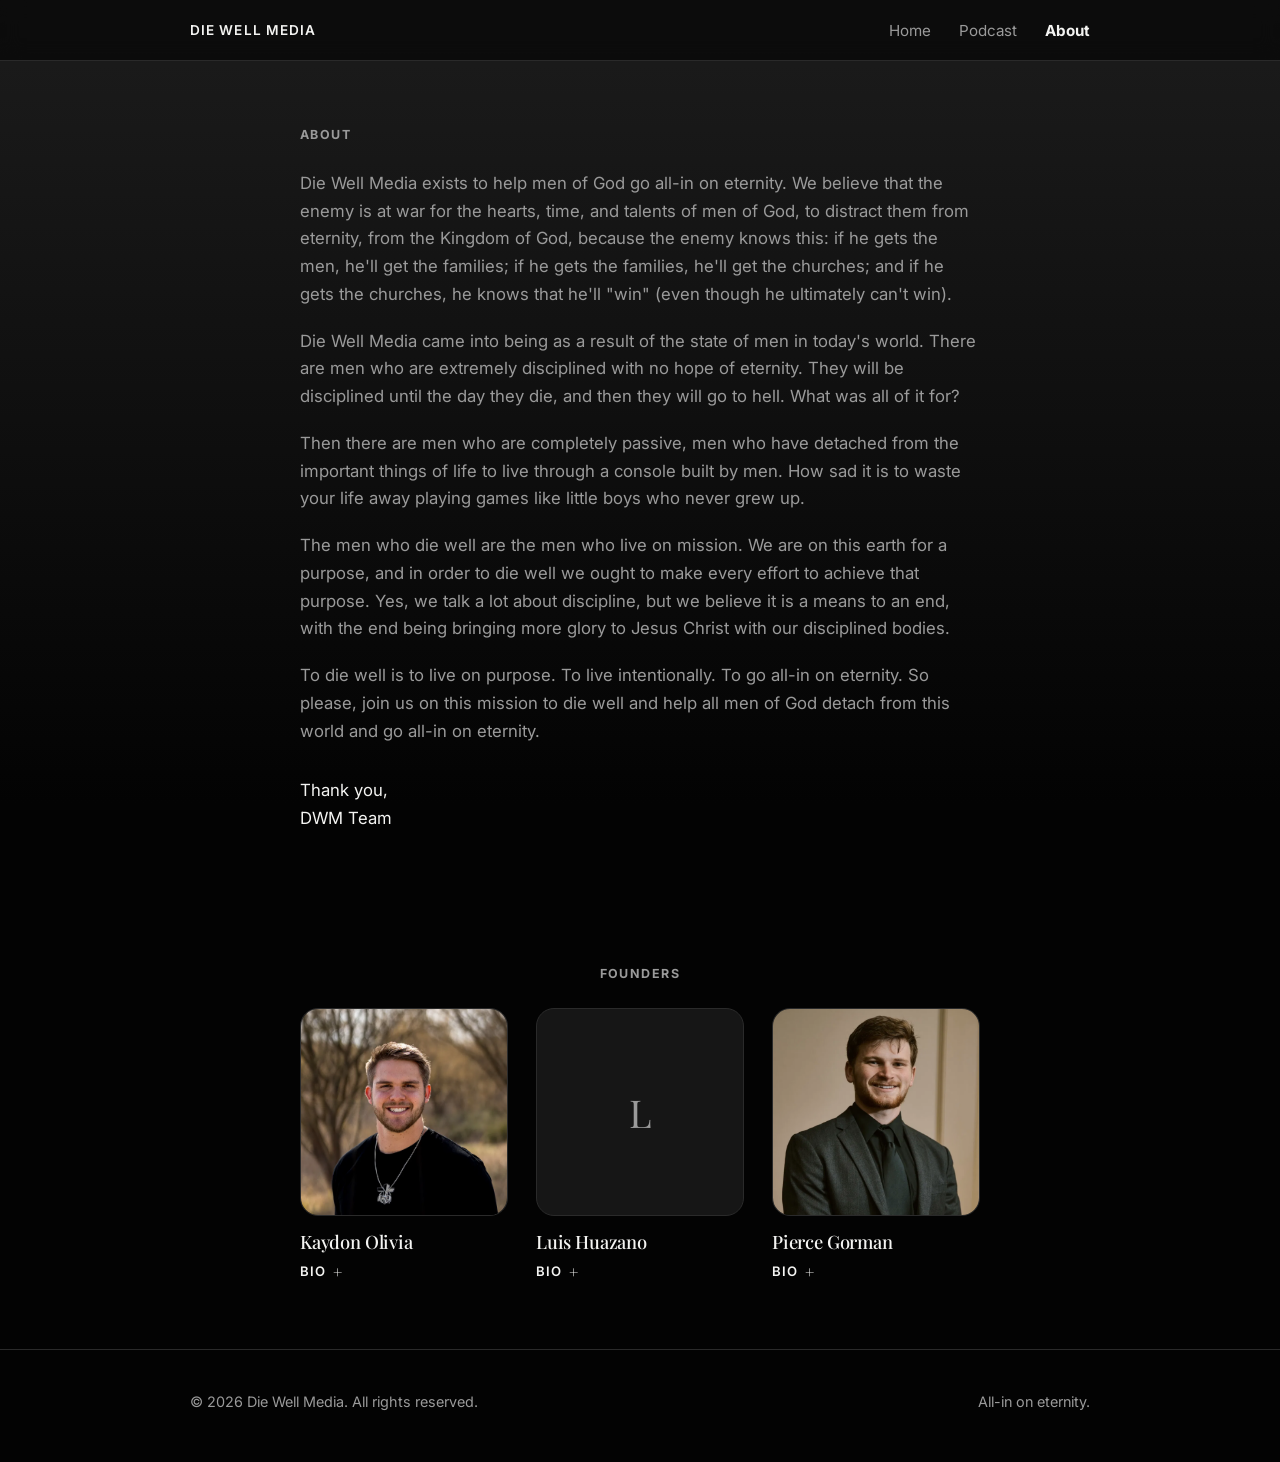
==== commit 1a6f8f22: "Revert redesign: restore previous site look and About page Co-Authored-By: Claude Sonnet 5.5 <norepl" ====
--- a/about.html
+++ b/about.html
@@ -6,21 +6,13 @@
   <title>About | Die Well Media</title>
   <meta
     name="description"
-    content="Our mission is to link arms with men of God to die well. Revelation 14:13, and meet the founders: Kaydon, Luis, and Pierce."
+    content="Die Well Media exists to help men of God go all-in on eternity. Read our mission and meet the founders: Kaydon, Luis, and Pierce."
   />
-  <meta name="theme-color" content="#030303" />
   <link rel="preconnect" href="https://fonts.googleapis.com">
   <link rel="preconnect" href="https://fonts.gstatic.com" crossorigin>
   <link href="https://fonts.googleapis.com/css2?family=Playfair+Display:ital,wght@0,400;0,500;1,400;1,500&family=Inter:wght@400;500;600;700&display=swap" rel="stylesheet">
   <link rel="stylesheet" href="css/style.css">
   <link rel="icon" type="image/png" href="images/logo.png">
-  <script>
-    document.documentElement.classList.add('js');
-    setTimeout(function () {
-      if (!window.__dw) document.documentElement.classList.add('reveal-all');
-    }, 2500);
-  </script>
-  <script src="js/site.js" defer></script>
 </head>
 <body>
   <nav class="nav">
@@ -38,30 +30,50 @@
   </nav>
 
   <main>
-    <section class="about-hero" id="about">
-      <div class="container">
-        <div class="section-title center">About</div>
+    <section class="about-section" id="about">
+      <div class="container about-inner">
+        <div class="section-title">About</div>
 
-        <figure class="verse">
-          <span class="verse-mark" aria-hidden="true">&ldquo;</span>
-          <blockquote>
-            And I heard a voice from heaven saying, &ldquo;Write this:
-            <mark>Blessed are the dead who die in the Lord from&nbsp;now&nbsp;on.</mark>&rdquo;
-            &ldquo;Blessed indeed,&rdquo; says the Spirit, &ldquo;that they may rest from
-            their labors, for their deeds follow them!&rdquo;
-          </blockquote>
-          <figcaption>Revelation 14:13 (ESV)</figcaption>
-        </figure>
+        <p>
+          Die Well Media exists to help men of God go all-in on eternity. We believe that
+          the enemy is at war for the hearts, time, and talents of men of God, to distract
+          them from eternity, from the Kingdom of God, because the enemy knows this: if he
+          gets the men, he'll get the families; if he gets the families, he'll get the
+          churches; and if he gets the churches, he knows that he'll "win" (even though he
+          ultimately can't win).
+        </p>
 
-        <div class="ornament" aria-hidden="true"><span></span></div>
+        <p>
+          Die Well Media came into being as a result of the state of men in today's world.
+          There are men who are extremely disciplined with no hope of eternity. They
+          will be disciplined until the day they die, and then they will go to hell. What
+          was all of it for?
+        </p>
 
-        <div class="mission">
-          <p class="mission-lead">Our mission is to link arms with men of God to die well.</p>
-          <p>
-            In a world that is, for now, majority anti-Christ, we need to stand in courage
-            for His Kingdom to expand here on earth.
-          </p>
-        </div>
+        <p>
+          Then there are men who are completely passive, men who have detached from the
+          important things of life to live through a console built by men. How sad it is to
+          waste your life away playing games like little boys who never grew up.
+        </p>
+
+        <p>
+          The men who die well are the men who live on mission. We are on this earth for a
+          purpose, and in order to die well we ought to make every effort to achieve that
+          purpose. Yes, we talk a lot about discipline, but we believe it is a means to an
+          end, with the end being bringing more glory to Jesus Christ with our disciplined
+          bodies.
+        </p>
+
+        <p>
+          To die well is to live on purpose. To live intentionally. To go all-in on
+          eternity. So please, join us on this mission to die well and help all men of God
+          detach from this world and go all-in on eternity.
+        </p>
+
+        <p class="about-signature">
+          Thank you,<br>
+          DWM Team
+        </p>
       </div>
     </section>
 
@@ -72,7 +84,7 @@
     -->
     <section class="section" id="founders">
       <div class="container">
-        <div class="section-title center">Founders</div>
+        <div class="section-title" style="text-align: center;">Founders</div>
 
         <div class="founders">
           <div class="founder">
--- a/css/style.css
+++ b/css/style.css
@@ -1,110 +1,51 @@
 /* ==========================================================================
    Die Well Media — shared stylesheet
-   Dark, cinematic, sharp serif. Edit the colors/fonts in :root and every
-   page updates. Motion is handled in js/site.js and respects
-   "reduce motion" settings.
+   Dark theme, sharp serif headings. Edit colors/fonts once here,
+   every page updates.
    ========================================================================== */
 
 :root {
-  --bg-top: #1b1b1b;
+  --bg-top: #1c1c1c;
   --bg-bottom: #030303;
-  --panel: #121212;
+  --panel: #161616;
   --ink: #f4f4f2;
   --muted: #9a9a9a;
   --line: #2a2a2a;
   --accent: #ffffff;
   --accent-soft: rgba(255, 255, 255, 0.06);
   --shadow: 0 20px 50px rgba(0, 0, 0, 0.45);
-  --max: 960px;
+  --max: 900px;
   --radius: 18px;
-  --ease: cubic-bezier(0.2, 0.7, 0.2, 1);
-  --nav-h: 66px;
 }
 
 * { box-sizing: border-box; }
-
-html {
-  scroll-behavior: smooth;
-  background: var(--bg-bottom);
-}
+html { scroll-behavior: smooth; }
 
 body {
   margin: 0;
-  min-height: 100vh;
-  display: flex;
-  flex-direction: column;
   font-family: "Inter", sans-serif;
   color: var(--ink);
+  background: linear-gradient(180deg, var(--bg-top) 0%, var(--bg-bottom) 55%);
   line-height: 1.65;
-  -webkit-font-smoothing: antialiased;
-}
-
-main { flex: 1; }
-
-/* Ambient background glow + film grain (both sit behind/over everything) */
-body::before {
-  content: "";
-  position: fixed;
-  inset: 0;
-  z-index: -2;
-  pointer-events: none;
-  background:
-    radial-gradient(900px 520px at 50% -8%, rgba(255, 255, 255, 0.1), transparent 70%),
-    linear-gradient(180deg, var(--bg-top) 0%, var(--bg-bottom) 60%);
-}
-
-body::after {
-  content: "";
-  position: fixed;
-  inset: 0;
-  z-index: 50;
-  pointer-events: none;
-  opacity: 0.07;
-  background-image: url("data:image/svg+xml,%3Csvg xmlns='http://www.w3.org/2000/svg' width='180' height='180'%3E%3Cfilter id='n'%3E%3CfeTurbulence type='fractalNoise' baseFrequency='.85' numOctaves='2' stitchTiles='stitch'/%3E%3CfeColorMatrix type='saturate' values='0'/%3E%3C/filter%3E%3Crect width='100%25' height='100%25' filter='url(%23n)'/%3E%3C/svg%3E");
-}
-
-::selection { background: #fff; color: #000; }
+}
 
 a { color: inherit; text-decoration: none; }
 img { display: block; max-width: 100%; }
-
-a:focus-visible,
-summary:focus-visible,
-.button:focus-visible {
-  outline: 2px solid #fff;
-  outline-offset: 3px;
-}
 
 .container {
   width: min(calc(100% - 2.5rem), var(--max));
   margin: 0 auto;
 }
 
-/* ---------- Scroll progress bar (added by js/site.js) ---------- */
-
-.progress {
-  position: fixed;
-  top: 0;
-  left: 0;
-  right: 0;
-  height: 2px;
-  z-index: 60;
-  transform: scaleX(0);
-  transform-origin: 0 50%;
-  background: linear-gradient(90deg, #555, #fff);
-  pointer-events: none;
-}
-
 /* ---------- Nav ---------- */
 
 .nav {
   position: sticky;
   top: 0;
-  z-index: 40;
-  background: rgba(8, 8, 8, 0.7);
-  backdrop-filter: blur(14px) saturate(140%);
-  -webkit-backdrop-filter: blur(14px) saturate(140%);
-  border-bottom: 1px solid rgba(255, 255, 255, 0.07);
+  z-index: 20;
+  background: rgba(10, 10, 10, 0.85);
+  backdrop-filter: blur(10px);
+  border-bottom: 1px solid var(--line);
 }
 
 .nav-inner {
@@ -112,59 +53,26 @@
   align-items: center;
   justify-content: space-between;
   gap: 1rem;
-  min-height: var(--nav-h);
+  padding: 1.1rem 0;
 }
 
 .brand {
   display: flex;
   align-items: center;
-  font-size: 0.8rem;
+  font-size: 0.85rem;
   font-weight: 600;
-  letter-spacing: 0.2em;
+  letter-spacing: 0.08em;
   text-transform: uppercase;
   color: var(--ink);
 }
 
-/* tiny cross, drawn in CSS */
-.brand::before {
-  content: "";
-  width: 10px;
-  height: 15px;
-  margin-right: 0.8rem;
-  background:
-    linear-gradient(currentColor, currentColor) center / 1.5px 100% no-repeat,
-    linear-gradient(currentColor, currentColor) center 32% / 100% 1.5px no-repeat;
-  opacity: 0.9;
-}
-
 .nav-links {
   display: flex;
   flex-wrap: wrap;
-  gap: 2rem;
-  align-items: center;
-  color: var(--muted);
-  font-size: 0.88rem;
-  letter-spacing: 0.06em;
-  text-transform: uppercase;
-}
-
-.nav-links a {
-  position: relative;
-  padding: 0.35rem 0;
-  transition: color 0.3s ease;
-}
-
-.nav-links a::after {
-  content: "";
-  position: absolute;
-  left: 0;
-  right: 0;
-  bottom: 0;
-  height: 1px;
-  background: currentColor;
-  transform: scaleX(0);
-  transform-origin: left;
-  transition: transform 0.4s var(--ease);
+  gap: 1.75rem;
+  align-items: center;
+  color: var(--muted);
+  font-size: 0.95rem;
 }
 
 .nav-links a:hover,
@@ -172,826 +80,127 @@
   color: var(--ink);
 }
 
-.nav-links a:hover::after,
-.nav-links a.active::after {
-  transform: scaleX(1);
+.nav-links a.active {
+  font-weight: 700;
 }
 
 /* ---------- Buttons ---------- */
 
 .button {
-  position: relative;
-  overflow: hidden;
   display: inline-flex;
   align-items: center;
   justify-content: center;
   min-height: 46px;
-  padding: 0 1.4rem;
+  padding: 0 1.3rem;
   border-radius: 999px;
   border: 1px solid var(--accent);
   font-weight: 600;
-  font-size: 0.9rem;
-  letter-spacing: 0.02em;
-  transition: transform 0.25s ease, box-shadow 0.3s ease, background 0.3s ease, border-color 0.3s ease;
-}
-
-/* light sweep on hover */
-.button::after {
-  content: "";
-  position: absolute;
-  inset: 0;
-  background: linear-gradient(110deg, transparent 30%, var(--sheen, rgba(255, 255, 255, 0.3)) 50%, transparent 70%);
-  transform: translateX(-120%);
-  transition: transform 0.8s var(--ease);
-}
-
-.button:hover { transform: translateY(-2px); }
-.button:hover::after { transform: translateX(120%); }
+  font-size: 0.94rem;
+  transition: 160ms ease;
+}
+
+.button:hover { transform: translateY(-1px); }
 
 .button-primary {
-  --sheen: rgba(0, 0, 0, 0.16);
   background: var(--accent);
   color: #0a0a0a;
   border-color: var(--accent);
 }
 
-.button-primary:hover {
-  box-shadow: 0 0 34px rgba(255, 255, 255, 0.28);
-}
-
 .button-secondary {
   background: transparent;
-  border-color: rgba(255, 255, 255, 0.22);
+  border-color: var(--line);
   color: var(--ink);
 }
 
-.button-secondary:hover {
-  border-color: rgba(255, 255, 255, 0.7);
-  background: rgba(255, 255, 255, 0.06);
-}
-
-/* ---------- Type ---------- */
+/* ---------- Hero ---------- */
+
+.hero {
+  padding: 4rem 0 2.5rem;
+  border-bottom: 1px solid var(--line);
+}
+
+.hero-inner {
+  display: flex;
+  gap: 2rem;
+  align-items: center;
+  flex-wrap: wrap;
+}
+
+.hero-art {
+  width: 220px;
+  height: 220px;
+  flex-shrink: 0;
+  border-radius: var(--radius);
+  overflow: hidden;
+  border: 1px solid var(--line);
+  box-shadow: var(--shadow);
+}
+
+.hero-art img {
+  width: 100%;
+  height: 100%;
+  object-fit: cover;
+}
+
+.hero-copy { flex: 1 1 320px; }
 
 h1, h2, h3 {
   margin: 0;
   line-height: 1.1;
+}
+
+h1, h2, h3 {
   font-family: "Playfair Display", serif;
   font-weight: 500;
   letter-spacing: -0.01em;
-  text-wrap: balance;
-}
-
-h1 { font-size: clamp(2.4rem, 5.5vw, 3.6rem); margin-bottom: 0.7rem; }
-h2 { font-size: clamp(1.5rem, 3vw, 1.9rem); }
-
-.section {
-  padding: 3.5rem 0;
-}
-
-.section-title {
-  display: flex;
-  align-items: center;
-  gap: 1.1rem;
-  font-size: 0.74rem;
-  text-transform: uppercase;
-  letter-spacing: 0.28em;
-  color: var(--muted);
-  margin-bottom: 1.8rem;
-  font-weight: 700;
-}
-
-.section-title::after {
-  content: "";
-  flex: 1;
-  height: 1px;
-  background: linear-gradient(90deg, rgba(255, 255, 255, 0.18), transparent);
-}
-
-.section-title.center { justify-content: center; }
-
-.section-title.center::before {
-  content: "";
-  flex: 1;
-  height: 1px;
-  background: linear-gradient(270deg, rgba(255, 255, 255, 0.18), transparent);
-}
-
-/* ==========================================================================
-   Home hero
-   ========================================================================== */
+}
+
+h1 {
+  font-size: clamp(2.4rem, 5.5vw, 3.6rem);
+  margin-bottom: 0.7rem;
+}
+
+h2 {
+  font-size: clamp(1.5rem, 3vw, 1.9rem);
+}
+
+.hero-copy p {
+  color: var(--muted);
+  font-size: 1.03rem;
+  max-width: 560px;
+  margin: 0 0 1.3rem;
+}
+
+.platforms {
+  display: flex;
+  flex-wrap: wrap;
+  gap: 0.7rem;
+}
+
+/* ---------- Home hero ---------- */
 
 .home-hero {
-  --mx: 50%;
-  --my: 38%;
-  position: relative;
-  isolation: isolate;
-  display: flex;
-  flex-direction: column;
-  min-height: calc(100vh - var(--nav-h));
-  min-height: calc(100svh - var(--nav-h));
-  overflow: hidden;
+  padding: 7rem 0 5rem;
+  border-bottom: 1px solid var(--line);
   text-align: center;
 }
 
-/* light breaking through, from above */
-.hero-rays {
-  position: absolute;
-  inset: -25% -15% 0;
-  z-index: -2;
-  pointer-events: none;
-  background: repeating-conic-gradient(from 0deg at 50% -6%, rgba(255, 255, 255, 0.075) 0deg 1.6deg, transparent 1.6deg 8deg);
-  -webkit-mask-image: radial-gradient(ellipse 62% 78% at 50% 0%, #000 0%, transparent 72%);
-  mask-image: radial-gradient(ellipse 62% 78% at 50% 0%, #000 0%, transparent 72%);
-  transform-origin: 50% 0;
-  animation: sway 16s ease-in-out infinite alternate;
-}
-
-/* soft spotlight that follows the cursor */
-.hero-glow {
-  position: absolute;
-  inset: 0;
-  z-index: -1;
-  pointer-events: none;
-  background: radial-gradient(620px circle at var(--mx) var(--my), rgba(255, 255, 255, 0.11), transparent 62%);
-}
-
-/* rising embers / light motes (filled in by js/site.js) */
-.hero-particles {
-  position: absolute;
-  inset: 0;
-  z-index: -1;
-  pointer-events: none;
-  overflow: hidden;
-}
-
-.hero-particles i {
-  position: absolute;
-  bottom: -12px;
-  border-radius: 50%;
-  background: #fff;
-  box-shadow: 0 0 8px 1px rgba(255, 255, 255, 0.55);
-  opacity: 0;
-  animation: rise linear infinite;
-}
-
-.hero-center {
-  flex: 1;
-  display: grid;
-  place-content: center;
-  padding: 3rem 1.25rem 2rem;
-}
-
 .home-hero h1 {
-  margin: 0;
-  line-height: 1;
-  font-size: inherit;
-}
-
-.h1-big {
-  display: inline-block;
-  font-size: clamp(3.4rem, 14.5vw, 10.5rem);
-  line-height: 0.92;
-  text-transform: uppercase;
-  letter-spacing: 0.02em;
-  background:
-    linear-gradient(100deg, transparent 40%, rgba(255, 255, 255, 0.95) 50%, transparent 60%) 100% 0 / 300% 100% no-repeat,
-    linear-gradient(180deg, #e4e4e0 10%, #6f6f6c 100%);
-  -webkit-background-clip: text;
-  background-clip: text;
-  color: transparent;
-  -webkit-text-fill-color: transparent;
-  animation:
-    trackIn 1.8s var(--ease) both,
-    sweep 8s ease-in-out 2.2s infinite;
-}
-
-.h1-small {
-  display: block;
-  margin-top: 1.4rem;
-  padding-left: 0.9em;
-  font-family: "Inter", sans-serif;
-  font-weight: 500;
-  font-size: clamp(0.78rem, 1.7vw, 1.1rem);
-  letter-spacing: 0.9em;
-  text-transform: uppercase;
-  color: var(--muted);
-  animation: fadeUp 1.2s var(--ease) 0.7s both;
-}
-
-.hero-rule {
-  display: block;
-  width: min(240px, 42vw);
-  height: 1px;
-  margin: 2.2rem auto 1.7rem;
-  background: linear-gradient(90deg, transparent, rgba(255, 255, 255, 0.8), transparent);
-  animation: grow 1.4s var(--ease) 0.8s both;
-}
-
-.tagline {
-  margin: 0;
+  font-size: clamp(3rem, 8vw, 5.5rem);
+  margin-bottom: 0.9rem;
+}
+
+.home-hero .tagline {
   font-family: "Playfair Display", serif;
   font-style: italic;
   font-weight: 400;
-  font-size: clamp(1.15rem, 2.4vw, 1.75rem);
-  color: #dcdcd8;
-  text-wrap: balance;
-  animation: fadeUp 1.2s var(--ease) 1s both;
-}
-
-/* scrolling motto strip along the bottom of the hero */
-.marquee {
-  position: relative;
-  overflow: hidden;
-  padding: 1.05rem 0;
-  border-top: 1px solid rgba(255, 255, 255, 0.08);
-  border-bottom: 1px solid rgba(255, 255, 255, 0.08);
-  background: rgba(0, 0, 0, 0.25);
-  -webkit-mask-image: linear-gradient(90deg, transparent, #000 12%, #000 88%, transparent);
-  mask-image: linear-gradient(90deg, transparent, #000 12%, #000 88%, transparent);
-  animation: fadeIn 1.4s ease 1.4s both;
-}
-
-.marquee-track {
-  display: flex;
-  width: max-content;
-  animation: marquee 46s linear infinite;
-}
-
-.marquee-group {
-  display: flex;
-  flex-shrink: 0;
-}
-
-.marquee-group span {
-  display: flex;
-  align-items: center;
-  white-space: nowrap;
-  font-size: 0.74rem;
-  font-weight: 600;
-  letter-spacing: 0.34em;
-  text-transform: uppercase;
-  color: var(--muted);
-}
-
-.marquee-group span::after {
-  content: "";
-  width: 5px;
-  height: 5px;
-  margin: 0 2.4rem;
-  border: 1px solid currentColor;
-  transform: rotate(45deg);
-  opacity: 0.7;
-}
-
-/* ==========================================================================
-   Podcast page hero
-   ========================================================================== */
-
-.hero {
-  position: relative;
-  padding: 5rem 0 3.5rem;
-  border-bottom: 1px solid rgba(255, 255, 255, 0.07);
-  overflow: hidden;
-}
-
-.hero::before {
-  content: "";
-  position: absolute;
-  inset: -40% -10% auto -10%;
-  height: 120%;
-  z-index: -1;
-  pointer-events: none;
-  background: radial-gradient(520px circle at 18% 40%, rgba(255, 255, 255, 0.08), transparent 65%);
-}
-
-.hero-inner {
-  display: flex;
-  gap: 2.75rem;
-  align-items: center;
-  flex-wrap: wrap;
-}
-
-.hero-art {
-  position: relative;
-  isolation: isolate;
-  width: 240px;
-  height: 240px;
-  flex-shrink: 0;
-}
-
-/* slowly turning halo behind the cover art */
-.hero-art::before {
-  content: "";
-  position: absolute;
-  inset: -16px;
-  z-index: -1;
-  border-radius: 32px;
-  background: conic-gradient(from 0deg, #ffffff, #3a3a3a, #bdbdbd, #2a2a2a, #ffffff);
-  filter: blur(28px);
-  opacity: 0.3;
-  animation: spin 16s linear infinite;
-}
-
-.hero-art img {
-  width: 100%;
-  height: 100%;
-  object-fit: cover;
-  border-radius: var(--radius);
-  border: 1px solid rgba(255, 255, 255, 0.2);
-  box-shadow: var(--shadow);
-}
-
-.hero-copy { flex: 1 1 340px; }
-
-.hero-copy h1 {
-  font-size: clamp(2.5rem, 6vw, 4.2rem);
-  line-height: 1.03;
-  margin-bottom: 1.1rem;
-  background: linear-gradient(180deg, #ffffff 25%, #9d9d99 100%);
-  -webkit-background-clip: text;
-  background-clip: text;
-  color: transparent;
-  -webkit-text-fill-color: transparent;
-}
-
-.hero-copy p {
-  color: var(--muted);
-  font-size: 1.02rem;
-  max-width: 600px;
-  margin: 0 0 1.2rem;
-}
-
-.hero-copy p:first-of-type {
-  color: var(--ink);
-  font-size: 1.2rem;
-}
-
-.platforms {
-  display: flex;
-  flex-wrap: wrap;
-  gap: 0.7rem;
-  margin-top: 1.8rem;
-}
-
-/* ---------- Episodes ---------- */
-
-.episode-list {
-  display: flex;
-  flex-direction: column;
-  gap: 1.1rem;
-}
-
-.episode {
-  --x: 50%;
-  --y: 0%;
-  position: relative;
-  isolation: isolate;
-  overflow: hidden;
-  background: linear-gradient(180deg, rgba(255, 255, 255, 0.035), rgba(255, 255, 255, 0.012));
-  border: 1px solid rgba(255, 255, 255, 0.09);
-  border-radius: var(--radius);
-  padding: 1.6rem 1.7rem;
-  box-shadow: inset 0 1px 0 rgba(255, 255, 255, 0.05);
-  transition: transform 0.3s ease, border-color 0.3s ease, box-shadow 0.3s ease;
-}
-
-/* spotlight that tracks the cursor across the card */
-.episode::before {
-  content: "";
-  position: absolute;
-  inset: 0;
-  z-index: -1;
-  background: radial-gradient(420px circle at var(--x) var(--y), rgba(255, 255, 255, 0.1), transparent 60%);
-  opacity: 0;
-  transition: opacity 0.35s ease;
-}
-
-.episode:hover {
-  transform: translateY(-3px);
-  border-color: rgba(255, 255, 255, 0.28);
-  box-shadow: 0 22px 44px rgba(0, 0, 0, 0.55), inset 0 1px 0 rgba(255, 255, 255, 0.08);
-}
-
-.episode:hover::before { opacity: 1; }
-
-.episode-head {
-  display: flex;
-  justify-content: space-between;
-  align-items: baseline;
-  gap: 1rem;
-  flex-wrap: wrap;
-  margin-bottom: 0.6rem;
-}
-
-.episode-head h3 {
-  font-size: 1.32rem;
-  line-height: 1.2;
-}
-
-.episode-meta {
-  font-size: 0.72rem;
-  font-weight: 600;
-  letter-spacing: 0.14em;
-  text-transform: uppercase;
-  color: var(--muted);
-  white-space: nowrap;
-}
-
-.episode p {
-  color: var(--muted);
-  margin: 0 0 1.2rem;
-  font-size: 0.96rem;
-}
-
-audio {
-  width: 100%;
-  height: 40px;
-  filter: invert(0.92) grayscale(1);
-  border-radius: 999px;
-}
-
-/* ==========================================================================
-   About page
-   ========================================================================== */
-
-.about-hero {
-  position: relative;
-  padding: 5.5rem 0 2rem;
-  text-align: center;
-}
-
-.verse {
-  position: relative;
-  max-width: 800px;
-  margin: 0 auto;
-  padding: 3.6rem 0 0;
-}
-
-.verse-mark {
-  position: absolute;
-  top: -1.4rem;
-  left: 50%;
-  transform: translateX(-50%);
-  font-family: "Playfair Display", serif;
-  font-size: 10rem;
-  line-height: 1;
-  color: rgba(255, 255, 255, 0.09);
-  user-select: none;
-  pointer-events: none;
-}
-
-.verse blockquote {
+  font-size: clamp(1.2rem, 2.5vw, 1.6rem);
+  color: var(--accent);
   margin: 0;
-  font-family: "Playfair Display", serif;
-  font-style: italic;
-  font-weight: 400;
-  font-size: clamp(1.45rem, 3.4vw, 2.35rem);
-  line-height: 1.4;
-  color: #a4a4a0;
-  text-wrap: balance;
-}
-
-.verse blockquote mark {
-  background: none;
-  color: #fff;
-}
-
-.verse figcaption {
-  margin-top: 2rem;
-  font-size: 0.76rem;
-  font-weight: 600;
-  letter-spacing: 0.32em;
-  text-transform: uppercase;
-  color: var(--muted);
-}
-
-.ornament {
-  display: flex;
-  align-items: center;
-  justify-content: center;
-  gap: 1rem;
-  margin: 3.6rem auto 3rem;
-  max-width: 320px;
-}
-
-.ornament::before,
-.ornament::after {
-  content: "";
-  flex: 1;
-  height: 1px;
-  background: linear-gradient(90deg, transparent, rgba(255, 255, 255, 0.28));
-}
-
-.ornament::after { transform: scaleX(-1); }
-
-.ornament span {
-  width: 7px;
-  height: 7px;
-  border: 1px solid rgba(255, 255, 255, 0.7);
-  transform: rotate(45deg);
-}
-
-.mission {
-  max-width: 700px;
-  margin: 0 auto;
-}
-
-.mission-lead {
-  margin: 0 0 1.4rem;
-  font-family: "Playfair Display", serif;
-  font-weight: 500;
-  font-size: clamp(1.9rem, 4.6vw, 3.1rem);
-  line-height: 1.12;
-  color: #fff;
-  text-wrap: balance;
-}
-
-.mission p:not(.mission-lead) {
-  margin: 0;
-  color: var(--muted);
-  font-size: 1.12rem;
-  text-wrap: balance;
-}
-
-/* ---------- Founders ---------- */
-
-.founders {
-  display: grid;
-  grid-template-columns: repeat(3, 1fr);
-  gap: 1.6rem;
-  align-items: start;
-}
-
-.founder-photo {
-  position: relative;
-  width: 100%;
-  aspect-ratio: 4 / 5;
-  border-radius: var(--radius);
-  background: var(--panel);
-  border: 1px solid rgba(255, 255, 255, 0.1);
-  overflow: hidden;
-  display: flex;
-  align-items: center;
-  justify-content: center;
-  font-family: "Playfair Display", serif;
-  font-weight: 400;
-  font-size: 4rem;
-  color: rgba(255, 255, 255, 0.25);
-  margin-bottom: 1.1rem;
-  transition: border-color 0.4s ease, box-shadow 0.5s ease;
-}
-
-.founder-photo::after {
-  content: "";
-  position: absolute;
-  inset: 0;
-  pointer-events: none;
-  background: linear-gradient(180deg, transparent 55%, rgba(0, 0, 0, 0.6));
-}
-
-.founder-photo img {
-  width: 100%;
-  height: 100%;
-  object-fit: cover;
-  object-position: 50% 28%;
-  filter: grayscale(1) contrast(1.06) brightness(0.92);
-  transition: filter 0.7s ease, transform 1s var(--ease);
-}
-
-.founder:hover .founder-photo {
-  border-color: rgba(255, 255, 255, 0.4);
-  box-shadow: 0 26px 60px rgba(0, 0, 0, 0.65), 0 0 40px rgba(255, 255, 255, 0.07);
-}
-
-.founder:hover .founder-photo img {
-  filter: grayscale(0) contrast(1.02) brightness(1);
-  transform: scale(1.05);
-}
-
-.founder h3 {
-  font-size: 1.3rem;
-  margin-bottom: 0.5rem;
-}
-
-.founder p {
-  color: var(--muted);
-  font-size: 0.92rem;
-  margin: 0;
-  text-align: left;
-}
-
-.founder p + p { margin-top: 0.7rem; }
-
-.founder-bio summary {
-  cursor: pointer;
-  color: var(--ink);
-  font-size: 0.74rem;
-  font-weight: 700;
-  text-transform: uppercase;
-  letter-spacing: 0.2em;
-  list-style: none;
-  display: flex;
-  align-items: center;
-  gap: 0.5rem;
-  transition: opacity 0.2s ease;
-}
-
-.founder-bio summary:hover { opacity: 0.7; }
-.founder-bio summary::-webkit-details-marker { display: none; }
-
-.founder-bio summary::after {
-  content: "+";
-  font-family: "Playfair Display", serif;
-  font-size: 1.1rem;
-  font-weight: 400;
-}
-
-.founder-bio[open] summary::after { content: "\2212"; }
-
-.founder-bio-content {
-  margin-top: 0.9rem;
-  animation: fadeUp 0.5s var(--ease) both;
-}
-
-/* ---------- Footer ---------- */
-
-footer {
-  position: relative;
-  padding: 2.4rem 0 2.8rem;
-  color: var(--muted);
-  font-size: 0.82rem;
-  letter-spacing: 0.04em;
-  margin-top: 2rem;
-}
-
-footer::before {
-  content: "";
-  position: absolute;
-  top: 0;
-  left: 0;
-  right: 0;
-  height: 1px;
-  background: linear-gradient(90deg, transparent, rgba(255, 255, 255, 0.22), transparent);
-}
-
-.footer-inner {
-  display: flex;
-  justify-content: space-between;
-  flex-wrap: wrap;
-  gap: 1rem;
-}
-
-/* ==========================================================================
-   Scroll reveals (js adds .js to <html>; site.js adds .in as items appear)
-   ========================================================================== */
-
-.js :is(.episode, .founder, .verse, .mission, .ornament, .section-title, .hero-copy, .hero-art) {
-  opacity: 0;
-  translate: 0 28px;
-  transition:
-    opacity 0.9s var(--ease),
-    translate 0.9s var(--ease),
-    transform 0.3s ease,
-    border-color 0.3s ease,
-    box-shadow 0.3s ease;
-}
-
-.js :is(.episode, .founder, .verse, .mission, .ornament, .section-title, .hero-copy, .hero-art).in,
-.reveal-all :is(.episode, .founder, .verse, .mission, .ornament, .section-title, .hero-copy, .hero-art) {
-  opacity: 1;
-  translate: 0 0;
-}
-
-.js .founder:nth-child(2) { transition-delay: 0.12s; }
-.js .founder:nth-child(3) { transition-delay: 0.24s; }
-.js .hero-art { transition-delay: 0.1s; }
-
-/* ==========================================================================
-   Keyframes
-   ========================================================================== */
-
-@keyframes trackIn {
-  from { letter-spacing: 0.3em; opacity: 0; filter: blur(14px); }
-  to   { letter-spacing: 0.02em; opacity: 1; filter: blur(0); }
-}
-
-@keyframes sweep {
-  0%        { background-position: 100% 0, 0 0; }
-  55%, 100% { background-position: 0% 0, 0 0; }
-}
-
-@keyframes fadeUp {
-  from { opacity: 0; transform: translateY(18px); }
-  to   { opacity: 1; transform: none; }
-}
-
-@keyframes fadeIn {
-  from { opacity: 0; }
-  to   { opacity: 1; }
-}
-
-@keyframes grow {
-  from { opacity: 0; transform: scaleX(0); }
-  to   { opacity: 1; transform: scaleX(1); }
-}
-
-@keyframes sway {
-  from { transform: rotate(-4deg); }
-  to   { transform: rotate(4deg); }
-}
-
-@keyframes spin {
-  to { transform: rotate(360deg); }
-}
-
-@keyframes marquee {
-  to { transform: translateX(-50%); }
-}
-
-@keyframes rise {
-  0%   { opacity: 0; transform: translate3d(0, 0, 0); }
-  12%  { opacity: var(--o, 0.5); }
-  85%  { opacity: var(--o, 0.5); }
-  100% { opacity: 0; transform: translate3d(var(--dx, 0px), -105vh, 0); }
-}
-
-/* ==========================================================================
-   Parked pages (videos.html, writings.html). Not linked from the site right
-   now, kept so they work if you bring them back.
-   ========================================================================== */
-
-.video-embed {
-  position: relative;
-  width: 100%;
-  padding-bottom: 56.25%;
-  border-radius: var(--radius);
-  overflow: hidden;
-  border: 1px solid var(--line);
-  box-shadow: var(--shadow);
-}
-
-.video-embed iframe {
-  position: absolute;
-  inset: 0;
-  width: 100%;
-  height: 100%;
-  border: 0;
-}
-
-.video-placeholder {
-  position: relative;
-  width: 100%;
-  padding-bottom: 56.25%;
-  border-radius: var(--radius);
-  overflow: hidden;
-  border: 1px solid var(--line);
-  background: var(--panel);
-}
-
-.video-placeholder-inner {
-  position: absolute;
-  inset: 0;
-  display: flex;
-  flex-direction: column;
-  align-items: center;
-  justify-content: center;
-  gap: 0.85rem;
-  color: var(--muted);
-  font-size: 0.92rem;
-  letter-spacing: 0.04em;
-  text-transform: uppercase;
-}
-
-.video-grid {
-  display: grid;
-  grid-template-columns: repeat(2, 1fr);
-  gap: 1.2rem;
-}
-
-.video-card-thumb {
-  position: relative;
-  width: 100%;
-  aspect-ratio: 16 / 9;
-  border-radius: var(--radius);
-  overflow: hidden;
-  border: 1px solid var(--line);
-  background: var(--panel);
-  display: flex;
-  align-items: center;
-  justify-content: center;
-  color: var(--muted);
-  margin-bottom: 0.85rem;
-}
-
-.video-card-thumb img {
-  position: absolute;
-  inset: 0;
-  width: 100%;
-  height: 100%;
-  object-fit: cover;
-}
-
-.video-card h3 { font-size: 1.05rem; }
+}
+
+/* ---------- Option cards (link grids: home page, writings page) ---------- */
 
 .option-grid {
   display: grid;
@@ -1038,45 +247,318 @@
   margin-bottom: 0.9rem;
 }
 
-/* ==========================================================================
-   Responsive
-   ========================================================================== */
+/* ---------- About section ---------- */
+
+.about-section {
+  padding: 4rem 0;
+}
+
+.about-inner {
+  max-width: 680px;
+  margin: 0 auto;
+}
+
+.about-inner p {
+  color: var(--muted);
+  font-size: 1.05rem;
+  margin: 0 0 1.2rem;
+}
+
+.about-inner a {
+  color: var(--ink);
+  text-decoration: underline;
+  text-underline-offset: 3px;
+}
+
+.about-inner a:hover {
+  color: var(--accent);
+}
+
+.about-signature {
+  color: var(--ink) !important;
+  margin-top: 2rem !important;
+}
+
+.about-actions {
+  display: flex;
+  gap: 0.8rem;
+  margin-top: 2rem;
+  flex-wrap: wrap;
+}
+
+/* ---------- Founders ---------- */
+
+.founders {
+  display: grid;
+  grid-template-columns: repeat(3, 1fr);
+  gap: 1.75rem;
+  max-width: 680px;
+  margin: 0 auto;
+}
+
+.founder-photo {
+  width: 100%;
+  aspect-ratio: 1 / 1;
+  border-radius: var(--radius);
+  background: var(--panel);
+  border: 1px solid var(--line);
+  overflow: hidden;
+  display: flex;
+  align-items: center;
+  justify-content: center;
+  font-family: "Playfair Display", serif;
+  font-weight: 400;
+  font-size: 2.4rem;
+  color: var(--muted);
+  margin-bottom: 1rem;
+}
+
+.founder-photo img {
+  width: 100%;
+  height: 100%;
+  object-fit: cover;
+}
+
+.founder h3 {
+  font-size: 1.15rem;
+  margin-bottom: 0.4rem;
+}
+
+.founder p {
+  color: var(--muted);
+  font-size: 0.92rem;
+  margin: 0;
+  text-align: left;
+}
+
+.founder p + p {
+  margin-top: 0.7rem;
+}
+
+.founder-bio summary {
+  cursor: pointer;
+  color: var(--ink);
+  font-size: 0.82rem;
+  font-weight: 600;
+  text-transform: uppercase;
+  letter-spacing: 0.08em;
+  list-style: none;
+  display: flex;
+  align-items: center;
+  gap: 0.4rem;
+}
+
+.founder-bio summary::-webkit-details-marker {
+  display: none;
+}
+
+.founder-bio summary::after {
+  content: "+";
+  font-family: "Playfair Display", serif;
+  font-size: 1rem;
+  font-weight: 400;
+}
+
+.founder-bio[open] summary::after {
+  content: "\2212";
+}
+
+.founder-bio-content {
+  margin-top: 0.9rem;
+}
+
+/* ---------- Sections ---------- */
+
+.section {
+  padding: 3rem 0;
+}
+
+.section-title {
+  font-size: 0.78rem;
+  text-transform: uppercase;
+  letter-spacing: 0.12em;
+  color: var(--muted);
+  margin-bottom: 1.5rem;
+  font-weight: 700;
+}
+
+/* ---------- Episodes ---------- */
+
+.episode-list {
+  display: flex;
+  flex-direction: column;
+  gap: 1.1rem;
+}
+
+.episode {
+  background: var(--panel);
+  border: 1px solid var(--line);
+  border-radius: var(--radius);
+  padding: 1.5rem;
+}
+
+.episode-head {
+  display: flex;
+  justify-content: space-between;
+  align-items: baseline;
+  gap: 1rem;
+  flex-wrap: wrap;
+  margin-bottom: 0.5rem;
+}
+
+.episode-head h3 {
+  font-size: 1.25rem;
+}
+
+.episode-meta {
+  font-size: 0.8rem;
+  color: var(--muted);
+  white-space: nowrap;
+}
+
+.episode p {
+  color: var(--muted);
+  margin: 0 0 1.1rem;
+  font-size: 0.96rem;
+}
+
+audio {
+  width: 100%;
+  height: 40px;
+  filter: invert(0.9) sepia(0.15) saturate(1.5) hue-rotate(360deg);
+  border-radius: 999px;
+}
+
+/* ---------- Video embed ---------- */
+
+.video-embed {
+  position: relative;
+  width: 100%;
+  padding-bottom: 56.25%;
+  border-radius: var(--radius);
+  overflow: hidden;
+  border: 1px solid var(--line);
+  box-shadow: var(--shadow);
+}
+
+.video-embed iframe {
+  position: absolute;
+  inset: 0;
+  width: 100%;
+  height: 100%;
+  border: 0;
+}
+
+.video-placeholder {
+  position: relative;
+  width: 100%;
+  padding-bottom: 56.25%;
+  border-radius: var(--radius);
+  overflow: hidden;
+  border: 1px solid var(--line);
+  background: var(--panel);
+}
+
+.video-placeholder-inner {
+  position: absolute;
+  inset: 0;
+  display: flex;
+  flex-direction: column;
+  align-items: center;
+  justify-content: center;
+  gap: 0.85rem;
+  color: var(--muted);
+  font-size: 0.92rem;
+  letter-spacing: 0.04em;
+  text-transform: uppercase;
+}
+
+/* ---------- Video grid (individual video cards) ---------- */
+
+.video-grid {
+  display: grid;
+  grid-template-columns: repeat(2, 1fr);
+  gap: 1.2rem;
+}
+
+.video-card-thumb {
+  position: relative;
+  width: 100%;
+  aspect-ratio: 16 / 9;
+  border-radius: var(--radius);
+  overflow: hidden;
+  border: 1px solid var(--line);
+  background: var(--panel);
+  display: flex;
+  align-items: center;
+  justify-content: center;
+  color: var(--muted);
+  margin-bottom: 0.85rem;
+}
+
+.video-card-thumb img {
+  position: absolute;
+  inset: 0;
+  width: 100%;
+  height: 100%;
+  object-fit: cover;
+}
+
+.video-card h3 {
+  font-size: 1.05rem;
+}
+
+/* ---------- Footer ---------- */
+
+footer {
+  padding: 2.5rem 0 3rem;
+  color: var(--muted);
+  font-size: 0.9rem;
+  border-top: 1px solid var(--line);
+  margin-top: 1rem;
+}
+
+.footer-inner {
+  display: flex;
+  justify-content: space-between;
+  flex-wrap: wrap;
+  gap: 1rem;
+}
+
+/* ---------- Responsive ---------- */
 
 @media (max-width: 720px) {
-  .nav-inner {
+  .nav-inner,
+  .footer-inner {
     flex-direction: column;
     align-items: flex-start;
-    gap: 0.4rem;
-    padding: 0.8rem 0;
-  }
-
-  .nav-links { gap: 1.4rem; }
-  .footer-inner { flex-direction: column; align-items: flex-start; }
-
-  .hero { padding: 3.5rem 0 2.5rem; }
-  .hero-inner { flex-direction: column; align-items: flex-start; gap: 2rem; }
-  .hero-art { width: 180px; height: 180px; }
-
-  .episode { padding: 1.3rem 1.2rem; }
-  .episode-head { flex-direction: column; align-items: flex-start; }
-
-  .founders { grid-template-columns: 1fr; max-width: 340px; margin: 0 auto; }
-
-  .verse-mark { font-size: 7rem; }
-  .video-grid, .option-grid { grid-template-columns: 1fr; }
-}
-
-@media (prefers-reduced-motion: reduce) {
-  *, *::before, *::after {
-    animation: none !important;
-    transition: none !important;
-    scroll-behavior: auto !important;
-  }
-
-  .js :is(.episode, .founder, .verse, .mission, .ornament, .section-title, .hero-copy, .hero-art) {
-    opacity: 1;
-    translate: 0 0;
-  }
-
-  .hero-particles { display: none; }
-}
+  }
+
+  .hero-inner {
+    flex-direction: column;
+    align-items: flex-start;
+  }
+
+  .hero-art {
+    width: 160px;
+    height: 160px;
+  }
+
+  .episode-head {
+    flex-direction: column;
+    align-items: flex-start;
+  }
+
+  .founders {
+    grid-template-columns: 1fr;
+    max-width: 320px;
+  }
+
+  .video-grid {
+    grid-template-columns: 1fr;
+  }
+
+  .option-grid {
+    grid-template-columns: 1fr;
+  }
+}
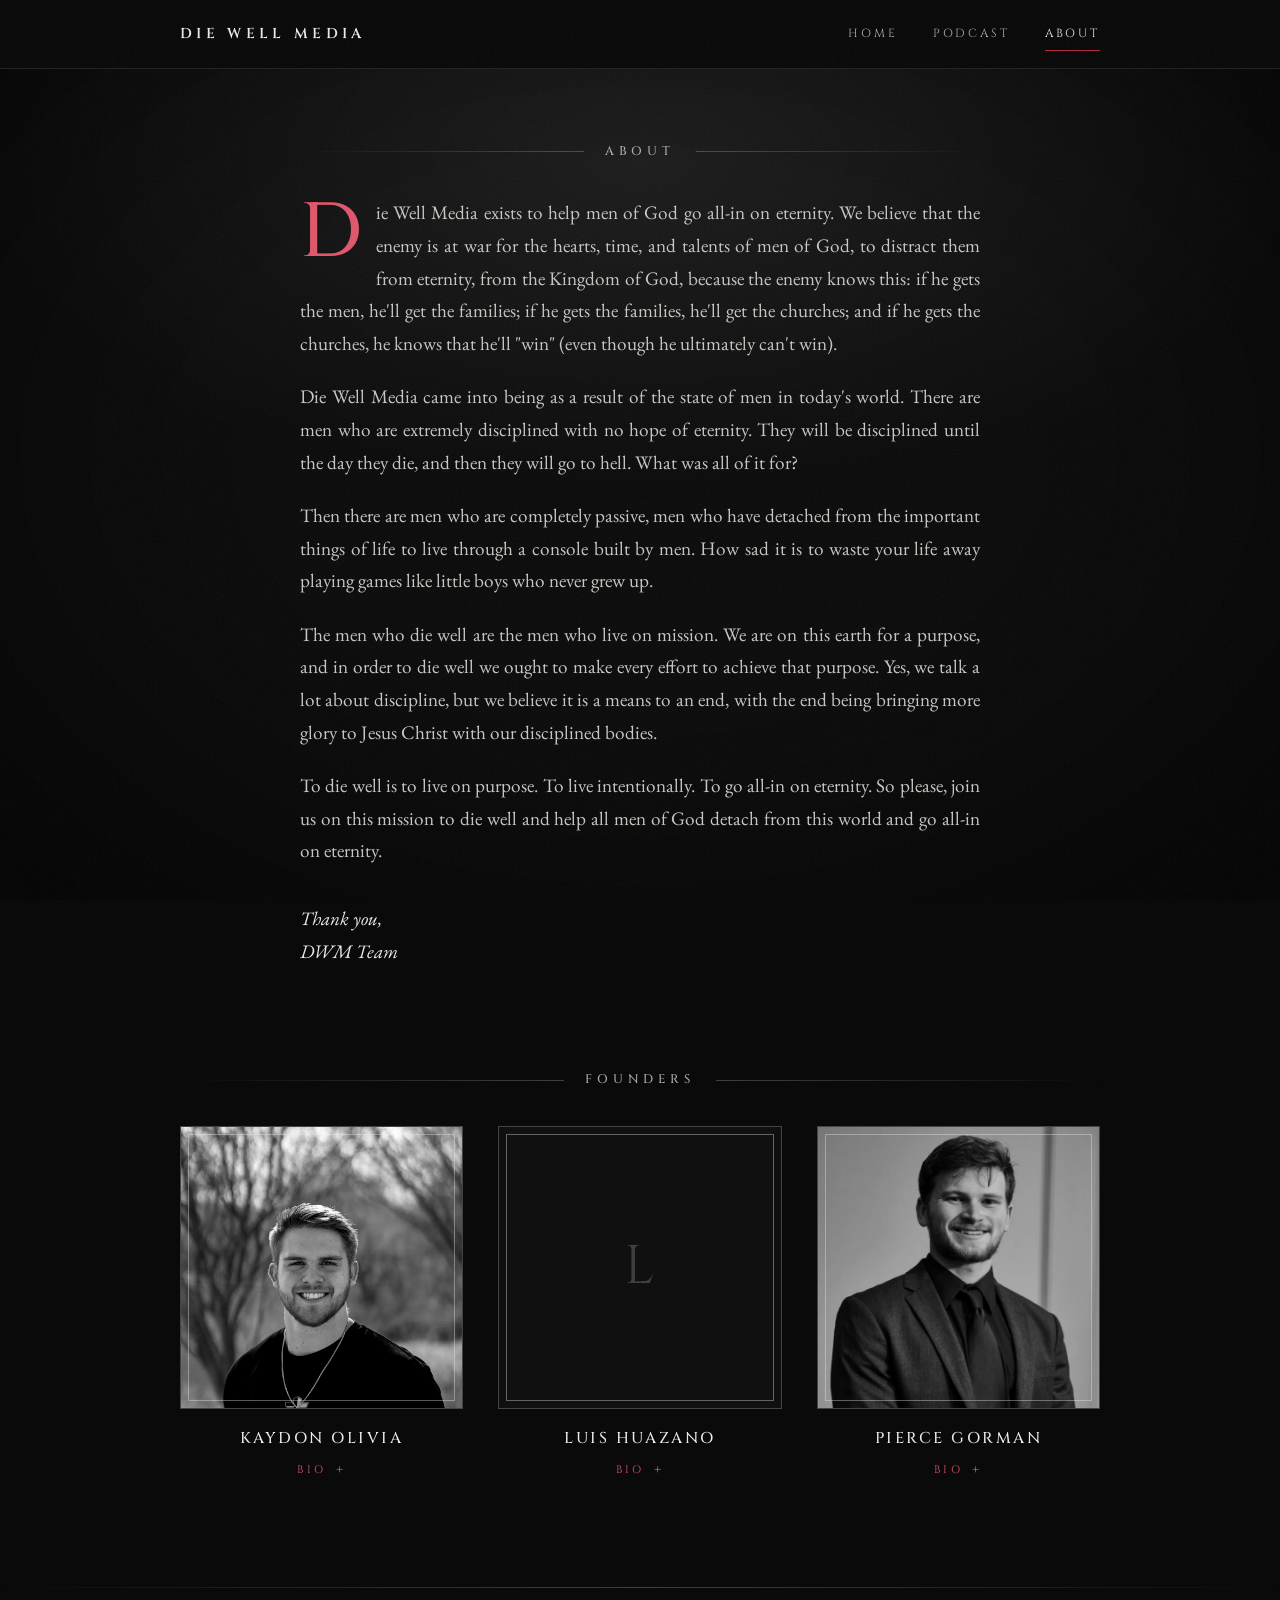
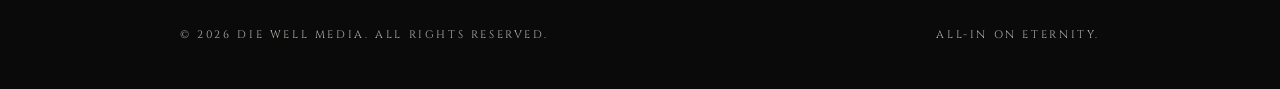
==== commit 649f1d58: "Restyle site with an engraved, old-world look - Cinzel (Roman inscription capitals) + EB Garamond - " ====
--- a/about.html
+++ b/about.html
@@ -10,7 +10,7 @@
   />
   <link rel="preconnect" href="https://fonts.googleapis.com">
   <link rel="preconnect" href="https://fonts.gstatic.com" crossorigin>
-  <link href="https://fonts.googleapis.com/css2?family=Playfair+Display:ital,wght@0,400;0,500;1,400;1,500&family=Inter:wght@400;500;600;700&display=swap" rel="stylesheet">
+  <link href="https://fonts.googleapis.com/css2?family=Cinzel:wght@400;500;600&family=EB+Garamond:ital,wght@0,400;0,500;1,400&display=swap" rel="stylesheet">
   <link rel="stylesheet" href="css/style.css">
   <link rel="icon" type="image/png" href="images/logo.png">
 </head>
--- a/css/style.css
+++ b/css/style.css
@@ -1,36 +1,80 @@
 /* ==========================================================================
-   Die Well Media — shared stylesheet
-   Dark theme, sharp serif headings. Edit colors/fonts once here,
-   every page updates.
+   Die Well Media: shared stylesheet
+   An engraved, old-world look: Roman inscription capitals (Cinzel), a classic
+   book serif (EB Garamond), double-rule frames, black and bone-white with one
+   deep-crimson accent. Change the colors and fonts in :root and every page
+   updates. No JavaScript needed.
    ========================================================================== */
 
 :root {
-  --bg-top: #1c1c1c;
-  --bg-bottom: #030303;
-  --panel: #161616;
-  --ink: #f4f4f2;
-  --muted: #9a9a9a;
-  --line: #2a2a2a;
-  --accent: #ffffff;
-  --accent-soft: rgba(255, 255, 255, 0.06);
-  --shadow: 0 20px 50px rgba(0, 0, 0, 0.45);
-  --max: 900px;
-  --radius: 18px;
+  --bg: #0a0a0a;
+  --panel: #101010;
+  --ink: #ecebe7;
+  --muted: #b1b0ab;
+  --line: rgba(236, 235, 231, 0.24);
+  --line-soft: rgba(236, 235, 231, 0.11);
+  --crimson: #b3293b;
+  --crimson-text: #e0566a;
+  --display: "Cinzel", "Trajan Pro", "Times New Roman", serif;
+  --body: "EB Garamond", Garamond, Georgia, serif;
+  --max: 920px;
+  --nav-h: 68px;
+  --ease: cubic-bezier(0.2, 0.7, 0.2, 1);
 }
 
 * { box-sizing: border-box; }
-html { scroll-behavior: smooth; }
+
+html {
+  scroll-behavior: smooth;
+  background: var(--bg);
+}
 
 body {
   margin: 0;
-  font-family: "Inter", sans-serif;
+  min-height: 100vh;
+  display: flex;
+  flex-direction: column;
+  font-family: var(--body);
+  font-size: 1.2rem;
+  line-height: 1.7;
   color: var(--ink);
-  background: linear-gradient(180deg, var(--bg-top) 0%, var(--bg-bottom) 55%);
-  line-height: 1.65;
-}
+  -webkit-font-smoothing: antialiased;
+}
+
+main { flex: 1; display: flex; flex-direction: column; }
+
+/* candle-lit vignette, and a faint stone grain over everything */
+body::before {
+  content: "";
+  position: fixed;
+  inset: 0;
+  z-index: -1;
+  pointer-events: none;
+  background:
+    radial-gradient(ellipse 75% 55% at 50% 18%, rgba(255, 255, 255, 0.07), transparent 70%),
+    radial-gradient(ellipse at 50% 50%, transparent 45%, rgba(0, 0, 0, 0.7) 100%);
+}
+
+body::after {
+  content: "";
+  position: fixed;
+  inset: 0;
+  z-index: 50;
+  pointer-events: none;
+  opacity: 0.06;
+  background-image: url("data:image/svg+xml,%3Csvg xmlns='http://www.w3.org/2000/svg' width='180' height='180'%3E%3Cfilter id='n'%3E%3CfeTurbulence type='fractalNoise' baseFrequency='.85' numOctaves='2' stitchTiles='stitch'/%3E%3CfeColorMatrix type='saturate' values='0'/%3E%3C/filter%3E%3Crect width='100%25' height='100%25' filter='url(%23n)'/%3E%3C/svg%3E");
+}
+
+::selection { background: var(--ink); color: #000; }
 
 a { color: inherit; text-decoration: none; }
 img { display: block; max-width: 100%; }
+
+a:focus-visible,
+summary:focus-visible {
+  outline: 1px solid var(--ink);
+  outline-offset: 4px;
+}
 
 .container {
   width: min(calc(100% - 2.5rem), var(--max));
@@ -42,10 +86,9 @@
 .nav {
   position: sticky;
   top: 0;
-  z-index: 20;
-  background: rgba(10, 10, 10, 0.85);
-  backdrop-filter: blur(10px);
-  border-bottom: 1px solid var(--line);
+  z-index: 40;
+  background: rgba(8, 8, 8, 0.985);
+  border-bottom: 1px solid var(--line-soft);
 }
 
 .nav-inner {
@@ -53,15 +96,14 @@
   align-items: center;
   justify-content: space-between;
   gap: 1rem;
-  padding: 1.1rem 0;
+  min-height: var(--nav-h);
 }
 
 .brand {
-  display: flex;
-  align-items: center;
-  font-size: 0.85rem;
+  font-family: var(--display);
+  font-size: 0.9rem;
   font-weight: 600;
-  letter-spacing: 0.08em;
+  letter-spacing: 0.3em;
   text-transform: uppercase;
   color: var(--ink);
 }
@@ -69,20 +111,112 @@
 .nav-links {
   display: flex;
   flex-wrap: wrap;
-  gap: 1.75rem;
-  align-items: center;
-  color: var(--muted);
-  font-size: 0.95rem;
-}
-
-.nav-links a:hover,
+  gap: 2.2rem;
+  align-items: center;
+  font-family: var(--display);
+  font-size: 0.74rem;
+  letter-spacing: 0.24em;
+  text-transform: uppercase;
+  color: var(--muted);
+}
+
+.nav-links a {
+  padding: 0.4rem 0;
+  border-bottom: 1px solid transparent;
+  transition: color 0.3s ease, border-color 0.3s ease;
+}
+
+.nav-links a:hover { color: var(--ink); }
+
 .nav-links a.active {
   color: var(--ink);
-}
-
-.nav-links a.active {
-  font-weight: 700;
-}
+  border-bottom-color: var(--crimson);
+}
+
+/* ---------- Type ---------- */
+
+h1, h2, h3 {
+  margin: 0;
+  font-family: var(--display);
+  font-weight: 500;
+  letter-spacing: 0.06em;
+  line-height: 1.15;
+  text-wrap: balance;
+}
+
+h1 { font-size: clamp(2rem, 4.6vw, 3rem); }
+h2 { font-size: clamp(1.4rem, 3vw, 1.8rem); }
+
+/* chiseled lettering */
+h1, .brand {
+  text-shadow: 0 1px 0 rgba(255, 255, 255, 0.1), 0 -1px 0 rgba(0, 0, 0, 0.9);
+}
+
+/* ---------- Ornaments ---------- */
+
+.ornament {
+  display: flex;
+  align-items: center;
+  justify-content: center;
+  gap: 1rem;
+  width: min(300px, 70%);
+  margin: 2.2rem auto;
+}
+
+.ornament::before,
+.ornament::after {
+  content: "";
+  flex: 1;
+  height: 1px;
+  background: linear-gradient(90deg, transparent, var(--line));
+}
+
+.ornament::after { transform: scaleX(-1); }
+
+.ornament span {
+  width: 7px;
+  height: 7px;
+  background: var(--crimson);
+  transform: rotate(45deg);
+}
+
+/* a small cross, drawn in CSS */
+.cross {
+  display: block;
+  width: 16px;
+  height: 28px;
+  margin: 0 auto 1.8rem;
+  background:
+    linear-gradient(var(--crimson), var(--crimson)) center / 2px 100% no-repeat,
+    linear-gradient(var(--crimson), var(--crimson)) center 30% / 100% 2px no-repeat;
+  filter: drop-shadow(0 0 8px rgba(179, 41, 59, 0.55));
+}
+
+.section-title {
+  display: flex;
+  align-items: center;
+  justify-content: center;
+  gap: 1.3rem;
+  margin: 0 0 2.2rem;
+  font-family: var(--display);
+  font-size: 0.78rem;
+  font-weight: 500;
+  letter-spacing: 0.4em;
+  text-transform: uppercase;
+  color: var(--muted);
+}
+
+.section-title::before,
+.section-title::after {
+  content: "";
+  flex: 1;
+  height: 1px;
+  background: linear-gradient(90deg, transparent, var(--line));
+}
+
+.section-title::after { transform: scaleX(-1); }
+
+.section { padding: 3.5rem 0; }
 
 /* ---------- Buttons ---------- */
 
@@ -91,50 +225,200 @@
   align-items: center;
   justify-content: center;
   min-height: 46px;
-  padding: 0 1.3rem;
-  border-radius: 999px;
-  border: 1px solid var(--accent);
-  font-weight: 600;
-  font-size: 0.94rem;
-  transition: 160ms ease;
-}
-
-.button:hover { transform: translateY(-1px); }
+  padding: 0 1.6rem;
+  border: 1px solid var(--line);
+  border-radius: 0;
+  font-family: var(--display);
+  font-size: 0.72rem;
+  font-weight: 500;
+  letter-spacing: 0.24em;
+  text-transform: uppercase;
+  transition: background 0.3s ease, border-color 0.3s ease, color 0.3s ease;
+}
 
 .button-primary {
-  background: var(--accent);
+  background: var(--ink);
+  border-color: var(--ink);
   color: #0a0a0a;
-  border-color: var(--accent);
+}
+
+.button-primary:hover {
+  background: var(--crimson);
+  border-color: var(--crimson);
+  color: #fff;
 }
 
 .button-secondary {
   background: transparent;
-  border-color: var(--line);
   color: var(--ink);
 }
 
-/* ---------- Hero ---------- */
+.button-secondary:hover {
+  border-color: var(--ink);
+  background: rgba(255, 255, 255, 0.06);
+}
+
+/* ==========================================================================
+   Home: the title page
+   ========================================================================== */
+
+.home-hero {
+  flex: 1;
+  display: flex;
+  min-height: calc(100vh - var(--nav-h) - 100px);
+  min-height: calc(100svh - var(--nav-h) - 100px);
+  padding: clamp(0.75rem, 2vw, 1.5rem);
+}
+
+.plate {
+  position: relative;
+  flex: 1;
+  display: flex;
+  flex-direction: column;
+  align-items: center;
+  justify-content: center;
+  padding: clamp(3rem, 8vw, 5.5rem) clamp(1.5rem, 6vw, 4.5rem);
+  text-align: center;
+  border: 1px solid var(--line);
+  background: radial-gradient(ellipse at 50% 30%, rgba(255, 255, 255, 0.05), transparent 65%);
+}
+
+/* inner hairline of the double frame */
+.plate::before {
+  content: "";
+  position: absolute;
+  inset: 8px;
+  border: 1px solid var(--line-soft);
+  pointer-events: none;
+}
+
+/* crimson corner brackets */
+.plate::after {
+  --c: var(--crimson);
+  content: "";
+  position: absolute;
+  inset: 18px;
+  pointer-events: none;
+  background:
+    linear-gradient(var(--c), var(--c)) 0 0 / 28px 1px no-repeat,
+    linear-gradient(var(--c), var(--c)) 0 0 / 1px 28px no-repeat,
+    linear-gradient(var(--c), var(--c)) 100% 0 / 28px 1px no-repeat,
+    linear-gradient(var(--c), var(--c)) 100% 0 / 1px 28px no-repeat,
+    linear-gradient(var(--c), var(--c)) 0 100% / 28px 1px no-repeat,
+    linear-gradient(var(--c), var(--c)) 0 100% / 1px 28px no-repeat,
+    linear-gradient(var(--c), var(--c)) 100% 100% / 28px 1px no-repeat,
+    linear-gradient(var(--c), var(--c)) 100% 100% / 1px 28px no-repeat;
+}
+
+.plate .cross { animation: fadeIn 1.6s ease 0.1s both; }
+
+.home-hero h1 { margin: 0; line-height: 1; }
+
+.h1-big {
+  display: block;
+  font-size: clamp(2.8rem, 11.5vw, 7.6rem);
+  font-weight: 600;
+  line-height: 1;
+  letter-spacing: 0.09em;
+  text-indent: 0.09em;
+  text-transform: uppercase;
+  animation: inscribe 2s var(--ease) both;
+}
+
+.h1-small {
+  display: flex;
+  align-items: center;
+  justify-content: center;
+  gap: 1.2rem;
+  margin-top: 1.4rem;
+  font-size: clamp(0.78rem, 1.8vw, 1.05rem);
+  font-weight: 500;
+  letter-spacing: 0.7em;
+  text-transform: uppercase;
+  color: var(--muted);
+  animation: fadeUp 1.4s var(--ease) 0.5s both;
+}
+
+.h1-small::before,
+.h1-small::after {
+  content: "";
+  flex: 0 0 clamp(36px, 9vw, 110px);
+  height: 1px;
+  background: var(--line);
+}
+
+.h1-small::before { margin-right: 0.7em; }
+
+.home-hero .ornament { animation: fadeIn 1.4s ease 0.9s both; }
+
+.tagline {
+  margin: 0;
+  font-style: italic;
+  font-size: clamp(1.3rem, 2.7vw, 1.85rem);
+  color: var(--ink);
+  text-wrap: balance;
+  animation: fadeUp 1.4s var(--ease) 1.1s both;
+}
+
+.verse {
+  max-width: 660px;
+  margin: clamp(2rem, 6vh, 3.4rem) auto 0;
+  padding-top: 1.8rem;
+  border-top: 1px solid var(--line-soft);
+  animation: fadeUp 1.4s var(--ease) 1.4s both;
+}
+
+.verse blockquote {
+  margin: 0;
+  font-style: italic;
+  font-size: clamp(1.05rem, 1.9vw, 1.22rem);
+  line-height: 1.65;
+  color: var(--muted);
+  text-wrap: balance;
+}
+
+.verse figcaption {
+  margin-top: 1.1rem;
+  font-family: var(--display);
+  font-size: 0.7rem;
+  letter-spacing: 0.34em;
+  text-transform: uppercase;
+  color: var(--crimson-text);
+}
+
+/* ==========================================================================
+   Podcast page
+   ========================================================================== */
 
 .hero {
-  padding: 4rem 0 2.5rem;
-  border-bottom: 1px solid var(--line);
+  padding: 4.5rem 0 3.5rem;
+  border-bottom: 1px solid var(--line-soft);
 }
 
 .hero-inner {
   display: flex;
-  gap: 2rem;
+  gap: 3.2rem;
   align-items: center;
   flex-wrap: wrap;
 }
 
+/* cover art mounted like a framed plate */
 .hero-art {
-  width: 220px;
-  height: 220px;
+  position: relative;
+  width: 244px;
+  height: 244px;
   flex-shrink: 0;
-  border-radius: var(--radius);
-  overflow: hidden;
-  border: 1px solid var(--line);
-  box-shadow: var(--shadow);
+  padding: 9px;
+  border: 1px solid var(--line);
+  background: rgba(255, 255, 255, 0.02);
+}
+
+.hero-art::before {
+  content: "";
+  position: absolute;
+  inset: -8px;
+  border: 1px solid var(--line-soft);
+  pointer-events: none;
 }
 
 .hero-art img {
@@ -143,115 +427,109 @@
   object-fit: cover;
 }
 
-.hero-copy { flex: 1 1 320px; }
-
-h1, h2, h3 {
-  margin: 0;
-  line-height: 1.1;
-}
-
-h1, h2, h3 {
-  font-family: "Playfair Display", serif;
-  font-weight: 500;
-  letter-spacing: -0.01em;
-}
-
-h1 {
-  font-size: clamp(2.4rem, 5.5vw, 3.6rem);
+.hero-copy { flex: 1 1 340px; }
+
+.hero-copy h1 {
+  margin-bottom: 1.3rem;
+  font-size: clamp(1.9rem, 4.2vw, 2.9rem);
+  line-height: 1.18;
+  text-transform: uppercase;
+}
+
+.hero-copy p {
+  max-width: 620px;
+  margin: 0 0 1.1rem;
+  font-size: 1.15rem;
+  color: var(--muted);
+}
+
+.hero-copy p:first-of-type {
+  font-style: italic;
+  font-size: 1.4rem;
+  color: var(--ink);
+}
+
+.platforms {
+  display: flex;
+  flex-wrap: wrap;
+  gap: 0.8rem;
+  margin-top: 1.9rem;
+}
+
+/* ---------- Episodes: framed entries, like a catalogue ---------- */
+
+.episode-list {
+  display: flex;
+  flex-direction: column;
+  gap: 1.2rem;
+}
+
+.episode {
+  position: relative;
+  padding: 1.8rem 2rem;
+  border: 1px solid var(--line);
+  background: rgba(255, 255, 255, 0.02);
+  transition: border-color 0.4s ease, background 0.4s ease;
+}
+
+.episode::before {
+  content: "";
+  position: absolute;
+  inset: 5px;
+  border: 1px solid var(--line-soft);
+  pointer-events: none;
+  transition: border-color 0.4s ease;
+}
+
+.episode:hover {
+  border-color: rgba(236, 235, 231, 0.45);
+  background: rgba(255, 255, 255, 0.035);
+}
+
+.episode:hover::before { border-color: var(--crimson); }
+
+.episode-head {
+  display: flex;
+  justify-content: space-between;
+  align-items: baseline;
+  gap: 1rem;
+  flex-wrap: wrap;
   margin-bottom: 0.7rem;
 }
 
-h2 {
-  font-size: clamp(1.5rem, 3vw, 1.9rem);
-}
-
-.hero-copy p {
-  color: var(--muted);
-  font-size: 1.03rem;
-  max-width: 560px;
-  margin: 0 0 1.3rem;
-}
-
-.platforms {
-  display: flex;
-  flex-wrap: wrap;
-  gap: 0.7rem;
-}
-
-/* ---------- Home hero ---------- */
-
-.home-hero {
-  padding: 7rem 0 5rem;
-  border-bottom: 1px solid var(--line);
-  text-align: center;
-}
-
-.home-hero h1 {
-  font-size: clamp(3rem, 8vw, 5.5rem);
-  margin-bottom: 0.9rem;
-}
-
-.home-hero .tagline {
-  font-family: "Playfair Display", serif;
-  font-style: italic;
-  font-weight: 400;
-  font-size: clamp(1.2rem, 2.5vw, 1.6rem);
-  color: var(--accent);
-  margin: 0;
-}
-
-/* ---------- Option cards (link grids: home page, writings page) ---------- */
-
-.option-grid {
-  display: grid;
-  grid-template-columns: repeat(3, 1fr);
-  gap: 1.2rem;
-}
-
-.option-card {
-  display: block;
-  background: var(--panel);
-  border: 1px solid var(--line);
-  border-radius: var(--radius);
-  padding: 2.5rem 1.5rem;
-  text-align: center;
-  transition: 160ms ease;
-}
-
-.option-card:hover {
-  border-color: var(--ink);
-  transform: translateY(-2px);
-}
-
-.option-card h2 {
-  font-size: 1.4rem;
-  margin-bottom: 0.5rem;
-}
-
-.option-card p {
-  color: var(--muted);
-  font-size: 0.92rem;
-  margin: 0;
-}
-
-.badge {
-  display: inline-block;
-  padding: 0.28rem 0.65rem;
-  border-radius: 999px;
-  border: 1px solid var(--line);
-  color: var(--muted);
-  font-size: 0.68rem;
-  text-transform: uppercase;
-  letter-spacing: 0.08em;
-  font-weight: 700;
-  margin-bottom: 0.9rem;
-}
-
-/* ---------- About section ---------- */
-
-.about-section {
-  padding: 4rem 0;
-}
+.episode-head h3 {
+  font-size: 1.12rem;
+  letter-spacing: 0.05em;
+  line-height: 1.3;
+}
+
+.episode-meta {
+  font-family: var(--display);
+  font-size: 0.64rem;
+  letter-spacing: 0.22em;
+  text-transform: uppercase;
+  color: var(--muted);
+  white-space: nowrap;
+}
+
+.episode p {
+  margin: 0 0 1.2rem;
+  font-size: 1.1rem;
+  color: var(--muted);
+}
+
+audio {
+  width: 100%;
+  height: 40px;
+  filter: invert(0.92) grayscale(1);
+  border-radius: 2px;
+}
+
+/* ==========================================================================
+   About page
+   ========================================================================== */
+
+.about-section { padding: 4.5rem 0 1.5rem; }
 
 .about-inner {
   max-width: 680px;
@@ -259,186 +537,184 @@
 }
 
 .about-inner p {
-  color: var(--muted);
-  font-size: 1.05rem;
-  margin: 0 0 1.2rem;
+  margin: 0 0 1.3rem;
+  color: #c8c7c2;
+  text-align: justify;
+  hyphens: auto;
+  -webkit-hyphens: auto;
+}
+
+/* illuminated first letter */
+.about-inner > p:first-of-type::first-letter {
+  float: left;
+  padding: 0.38rem 0.8rem 0 0;
+  font-family: var(--display);
+  font-size: 4.8rem;
+  font-weight: 500;
+  line-height: 0.8;
+  color: var(--crimson-text);
 }
 
 .about-inner a {
   color: var(--ink);
   text-decoration: underline;
-  text-underline-offset: 3px;
-}
-
-.about-inner a:hover {
-  color: var(--accent);
+  text-underline-offset: 4px;
 }
 
 .about-signature {
+  margin-top: 2.2rem !important;
+  font-style: italic;
   color: var(--ink) !important;
-  margin-top: 2rem !important;
-}
-
-.about-actions {
-  display: flex;
-  gap: 0.8rem;
-  margin-top: 2rem;
-  flex-wrap: wrap;
-}
-
-/* ---------- Founders ---------- */
+  text-align: left !important;
+}
+
+/* ---------- Founders: portrait plates ---------- */
 
 .founders {
   display: grid;
   grid-template-columns: repeat(3, 1fr);
-  gap: 1.75rem;
-  max-width: 680px;
-  margin: 0 auto;
-}
+  gap: 2.2rem;
+  align-items: start;
+}
+
+.founder { text-align: center; }
 
 .founder-photo {
-  width: 100%;
+  position: relative;
   aspect-ratio: 1 / 1;
-  border-radius: var(--radius);
+  display: flex;
+  align-items: center;
+  justify-content: center;
+  margin-bottom: 1.3rem;
+  overflow: hidden;
+  border: 1px solid var(--line);
   background: var(--panel);
-  border: 1px solid var(--line);
-  overflow: hidden;
-  display: flex;
-  align-items: center;
-  justify-content: center;
-  font-family: "Playfair Display", serif;
-  font-weight: 400;
-  font-size: 2.4rem;
-  color: var(--muted);
-  margin-bottom: 1rem;
+  font-family: var(--display);
+  font-size: 3.4rem;
+  color: rgba(255, 255, 255, 0.2);
+}
+
+.founder-photo::after {
+  content: "";
+  position: absolute;
+  inset: 7px;
+  border: 1px solid rgba(236, 235, 231, 0.38);
+  pointer-events: none;
 }
 
 .founder-photo img {
   width: 100%;
   height: 100%;
   object-fit: cover;
-}
+  object-position: 50% 28%;
+  filter: grayscale(1) contrast(1.05);
+  transition: filter 0.7s ease;
+}
+
+.founder:hover .founder-photo img { filter: grayscale(0.15) contrast(1.02); }
 
 .founder h3 {
-  font-size: 1.15rem;
-  margin-bottom: 0.4rem;
+  margin-bottom: 0.6rem;
+  font-size: 0.98rem;
+  letter-spacing: 0.16em;
+  text-transform: uppercase;
 }
 
 .founder p {
-  color: var(--muted);
-  font-size: 0.92rem;
   margin: 0;
+  font-size: 1.05rem;
+  color: var(--muted);
   text-align: left;
 }
 
-.founder p + p {
-  margin-top: 0.7rem;
-}
+.founder p + p { margin-top: 0.8rem; }
 
 .founder-bio summary {
+  display: flex;
+  align-items: center;
+  justify-content: center;
+  gap: 0.6rem;
   cursor: pointer;
-  color: var(--ink);
-  font-size: 0.82rem;
-  font-weight: 600;
-  text-transform: uppercase;
-  letter-spacing: 0.08em;
   list-style: none;
-  display: flex;
-  align-items: center;
-  gap: 0.4rem;
-}
-
-.founder-bio summary::-webkit-details-marker {
-  display: none;
-}
-
-.founder-bio summary::after {
-  content: "+";
-  font-family: "Playfair Display", serif;
-  font-size: 1rem;
-  font-weight: 400;
-}
-
-.founder-bio[open] summary::after {
-  content: "\2212";
-}
+  font-family: var(--display);
+  font-size: 0.68rem;
+  letter-spacing: 0.3em;
+  text-transform: uppercase;
+  color: var(--crimson-text);
+  transition: color 0.3s ease;
+}
+
+.founder-bio summary:hover { color: var(--ink); }
+.founder-bio summary::-webkit-details-marker { display: none; }
+.founder-bio summary::after { content: "+"; font-size: 0.95rem; }
+.founder-bio[open] summary::after { content: "\2212"; }
 
 .founder-bio-content {
-  margin-top: 0.9rem;
-}
-
-/* ---------- Sections ---------- */
-
-.section {
-  padding: 3rem 0;
-}
-
-.section-title {
-  font-size: 0.78rem;
-  text-transform: uppercase;
-  letter-spacing: 0.12em;
-  color: var(--muted);
-  margin-bottom: 1.5rem;
-  font-weight: 700;
-}
-
-/* ---------- Episodes ---------- */
-
-.episode-list {
-  display: flex;
-  flex-direction: column;
-  gap: 1.1rem;
-}
-
-.episode {
-  background: var(--panel);
-  border: 1px solid var(--line);
-  border-radius: var(--radius);
-  padding: 1.5rem;
-}
-
-.episode-head {
+  margin-top: 1rem;
+  padding-top: 1rem;
+  border-top: 1px solid var(--line-soft);
+}
+
+/* ---------- Footer ---------- */
+
+footer {
+  position: relative;
+  margin-top: 3rem;
+  padding: 2.4rem 0 2.8rem;
+  font-family: var(--display);
+  font-size: 0.68rem;
+  letter-spacing: 0.24em;
+  text-transform: uppercase;
+  color: var(--muted);
+}
+
+footer::before {
+  content: "";
+  position: absolute;
+  top: 0;
+  left: 0;
+  right: 0;
+  height: 1px;
+  background: linear-gradient(90deg, transparent, var(--line), transparent);
+}
+
+.footer-inner {
   display: flex;
   justify-content: space-between;
-  align-items: baseline;
+  flex-wrap: wrap;
   gap: 1rem;
-  flex-wrap: wrap;
-  margin-bottom: 0.5rem;
-}
-
-.episode-head h3 {
-  font-size: 1.25rem;
-}
-
-.episode-meta {
-  font-size: 0.8rem;
-  color: var(--muted);
-  white-space: nowrap;
-}
-
-.episode p {
-  color: var(--muted);
-  margin: 0 0 1.1rem;
-  font-size: 0.96rem;
-}
-
-audio {
-  width: 100%;
-  height: 40px;
-  filter: invert(0.9) sepia(0.15) saturate(1.5) hue-rotate(360deg);
-  border-radius: 999px;
-}
-
-/* ---------- Video embed ---------- */
+}
+
+/* ==========================================================================
+   Keyframes (home page entrance)
+   ========================================================================== */
+
+@keyframes inscribe {
+  from { opacity: 0; letter-spacing: 0.22em; filter: blur(10px); }
+  to   { opacity: 1; letter-spacing: 0.09em; filter: blur(0); }
+}
+
+@keyframes fadeUp {
+  from { opacity: 0; transform: translateY(14px); }
+  to   { opacity: 1; transform: none; }
+}
+
+@keyframes fadeIn {
+  from { opacity: 0; }
+  to   { opacity: 1; }
+}
+
+/* ==========================================================================
+   Parked pages (videos.html, writings.html): not linked from the site right
+   now, kept so they work if you bring them back.
+   ========================================================================== */
 
 .video-embed {
   position: relative;
   width: 100%;
   padding-bottom: 56.25%;
-  border-radius: var(--radius);
   overflow: hidden;
   border: 1px solid var(--line);
-  box-shadow: var(--shadow);
 }
 
 .video-embed iframe {
@@ -453,7 +729,6 @@
   position: relative;
   width: 100%;
   padding-bottom: 56.25%;
-  border-radius: var(--radius);
   overflow: hidden;
   border: 1px solid var(--line);
   background: var(--panel);
@@ -472,8 +747,6 @@
   letter-spacing: 0.04em;
   text-transform: uppercase;
 }
-
-/* ---------- Video grid (individual video cards) ---------- */
 
 .video-grid {
   display: grid;
@@ -485,7 +758,6 @@
   position: relative;
   width: 100%;
   aspect-ratio: 16 / 9;
-  border-radius: var(--radius);
   overflow: hidden;
   border: 1px solid var(--line);
   background: var(--panel);
@@ -504,61 +776,74 @@
   object-fit: cover;
 }
 
-.video-card h3 {
-  font-size: 1.05rem;
-}
-
-/* ---------- Footer ---------- */
-
-footer {
-  padding: 2.5rem 0 3rem;
-  color: var(--muted);
-  font-size: 0.9rem;
-  border-top: 1px solid var(--line);
-  margin-top: 1rem;
-}
-
-.footer-inner {
-  display: flex;
-  justify-content: space-between;
-  flex-wrap: wrap;
-  gap: 1rem;
-}
-
-/* ---------- Responsive ---------- */
+.video-card h3 { font-size: 1.05rem; }
+
+.option-grid {
+  display: grid;
+  grid-template-columns: repeat(3, 1fr);
+  gap: 1.2rem;
+}
+
+.option-card {
+  display: block;
+  padding: 2.5rem 1.5rem;
+  text-align: center;
+  border: 1px solid var(--line);
+  background: var(--panel);
+  transition: border-color 0.3s ease;
+}
+
+.option-card:hover { border-color: var(--ink); }
+.option-card h2 { margin-bottom: 0.5rem; font-size: 1.3rem; }
+.option-card p { margin: 0; font-size: 1rem; color: var(--muted); }
+
+.badge {
+  display: inline-block;
+  margin-bottom: 0.9rem;
+  padding: 0.25rem 0.65rem;
+  border: 1px solid var(--line);
+  font-family: var(--display);
+  font-size: 0.62rem;
+  letter-spacing: 0.2em;
+  text-transform: uppercase;
+  color: var(--muted);
+}
+
+/* ==========================================================================
+   Responsive
+   ========================================================================== */
 
 @media (max-width: 720px) {
-  .nav-inner,
-  .footer-inner {
+  body { font-size: 1.12rem; }
+
+  .nav-inner {
     flex-direction: column;
     align-items: flex-start;
+    gap: 0.3rem;
+    padding: 0.8rem 0;
   }
 
-  .hero-inner {
-    flex-direction: column;
-    align-items: flex-start;
+  .nav-links { gap: 1.5rem; }
+  .footer-inner { flex-direction: column; align-items: flex-start; }
+
+  .plate::after { inset: 14px; }
+
+  .hero { padding: 3.2rem 0 2.5rem; }
+  .hero-inner { flex-direction: column; align-items: flex-start; gap: 2.4rem; }
+  .hero-art { width: 190px; height: 190px; }
+
+  .episode { padding: 1.4rem 1.3rem; }
+  .episode-head { flex-direction: column; align-items: flex-start; }
+
+  .founders { grid-template-columns: 1fr; max-width: 340px; margin: 0 auto; }
+  .about-inner p { text-align: left; }
+  .video-grid, .option-grid { grid-template-columns: 1fr; }
+}
+
+@media (prefers-reduced-motion: reduce) {
+  *, *::before, *::after {
+    animation: none !important;
+    transition: none !important;
+    scroll-behavior: auto !important;
   }
-
-  .hero-art {
-    width: 160px;
-    height: 160px;
-  }
-
-  .episode-head {
-    flex-direction: column;
-    align-items: flex-start;
-  }
-
-  .founders {
-    grid-template-columns: 1fr;
-    max-width: 320px;
-  }
-
-  .video-grid {
-    grid-template-columns: 1fr;
-  }
-
-  .option-grid {
-    grid-template-columns: 1fr;
-  }
-}
+}
